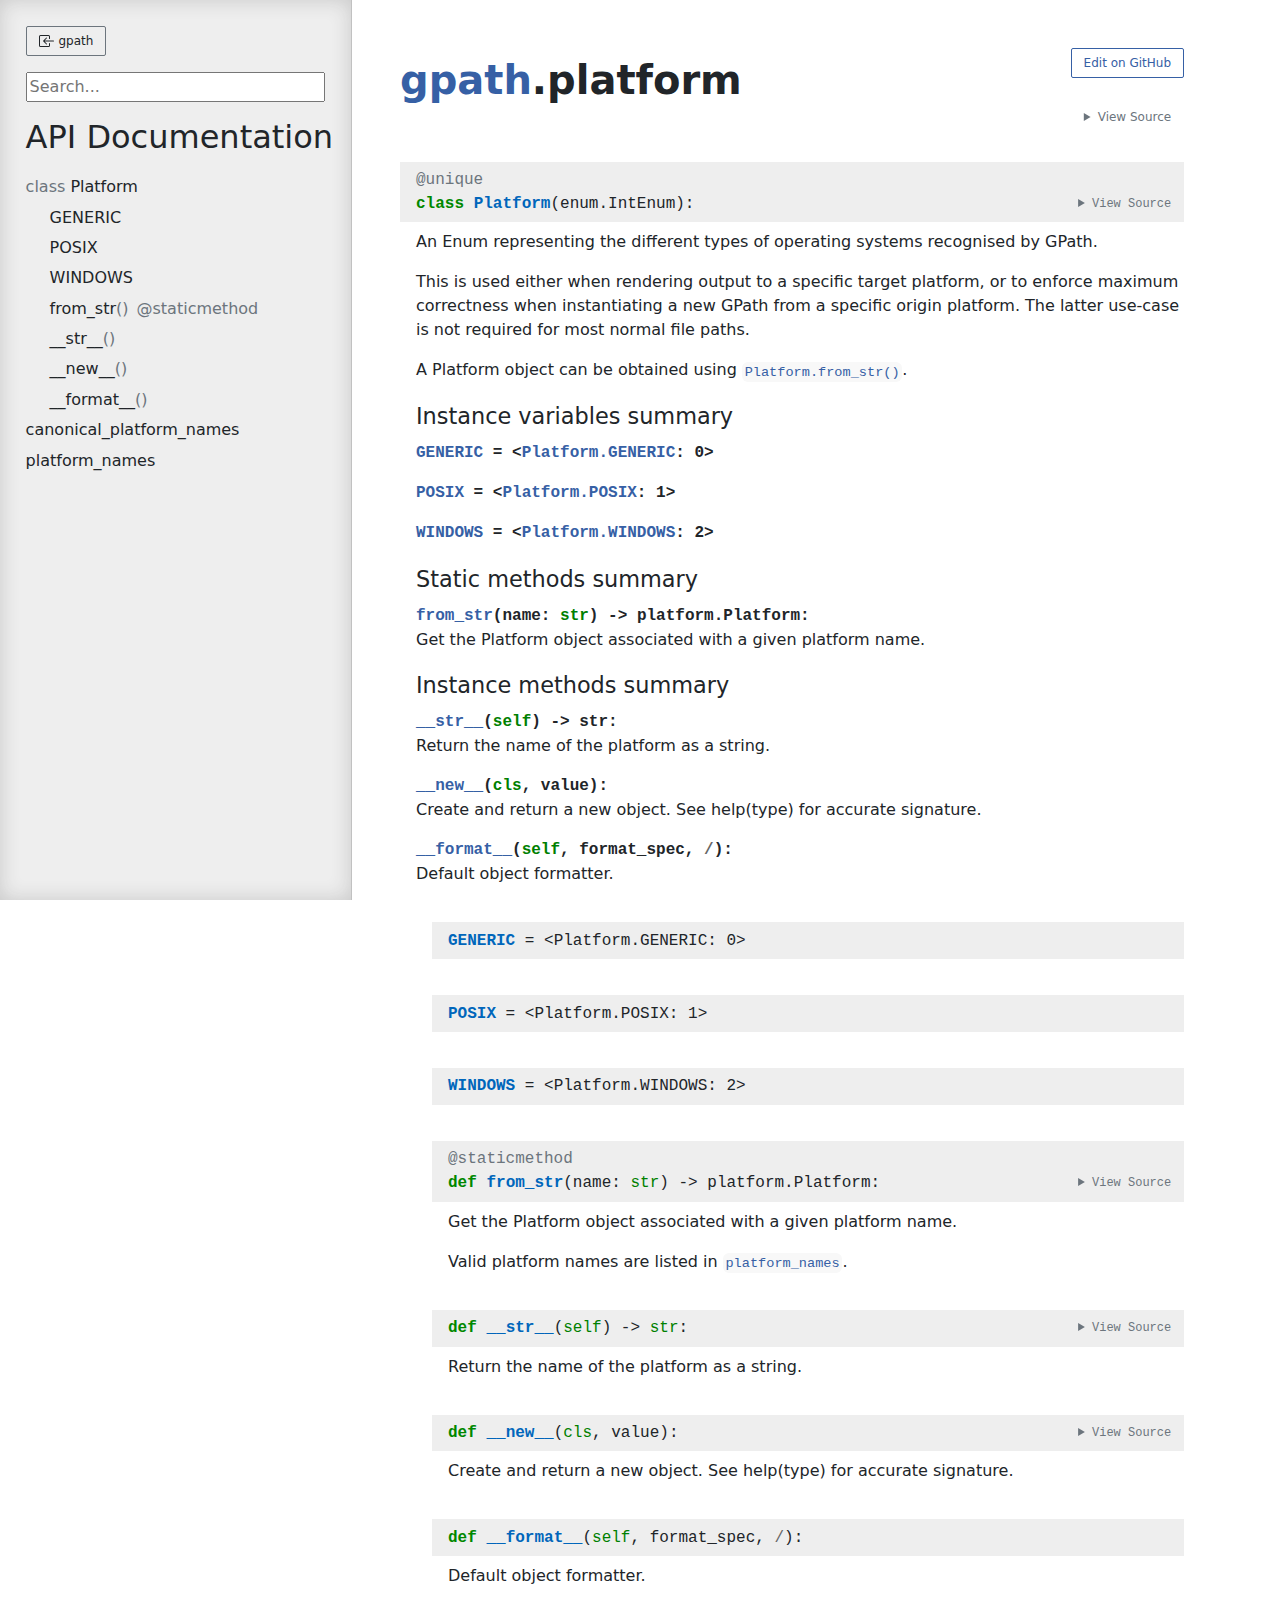
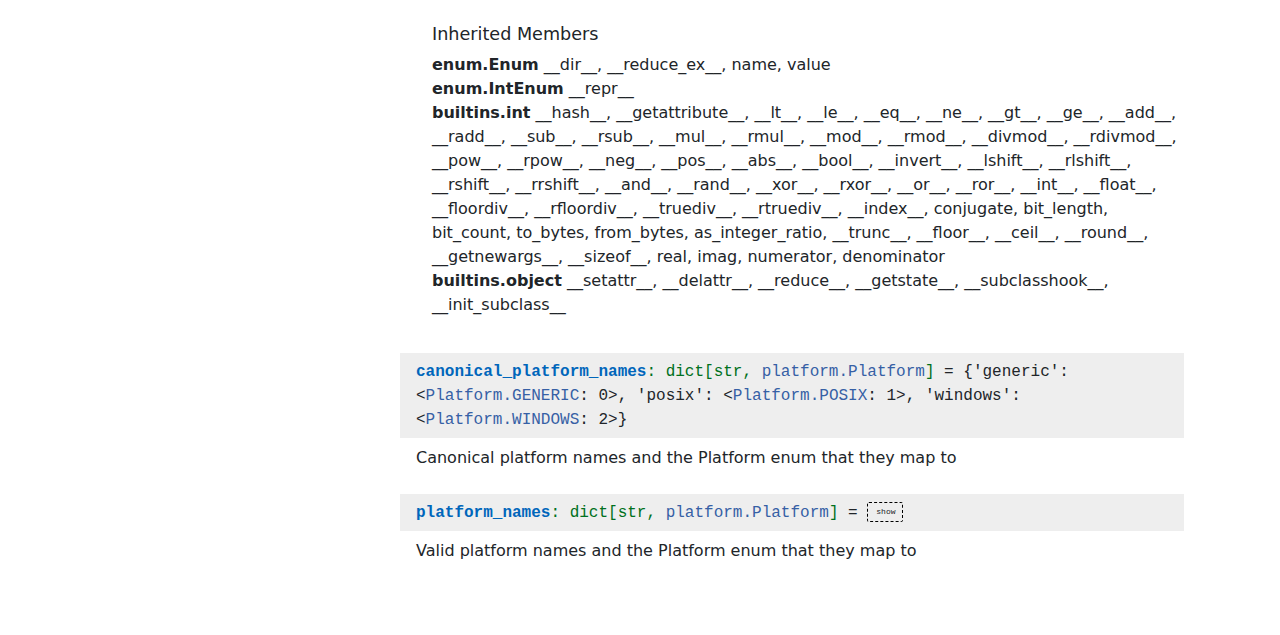
==== docs/html/gpath/platform.html @ b2fc699c "Updated docstrings and web docs for platform and render" ====
<!doctype html>
<html lang="en">
<head>
    <meta charset="utf-8">
    <meta name="viewport" content="width=device-width, initial-scale=1">
    <meta name="generator" content="pdoc 13.1.1"/>
    <title>gpath.platform API documentation</title>
            <link rel="icon" href="favicon.png"/>
	<script type="module">
		document.addEventListener('DOMContentLoaded', () => {
			// Remove all hyperlinks inside code blocks
			document.querySelectorAll('.pdoc .docstring pre code a, .pdoc .summary pre code a').forEach((a) => a.removeAttribute('href'));

			// Do not link to the current section from within its own docstring
			document.querySelectorAll('.pdoc .docstring a, .pdoc .attr a, .pdoc .summary a').forEach((a) => {
				const href = a.getAttribute('href');
				if (href === null) return;
				const hrefParts = href.split('#');
				if (hrefParts.length < 2) return;

				const id = hrefParts[1];
				const target = document.getElementById(id);
				if (target?.contains(a)) {
					a.removeAttribute('href');
				}
			});

			// Rearrange function signatures in summary to prepare for elision
			document.querySelectorAll('.pdoc .summary dt').forEach((heading) => {
				const returnType = heading.querySelector('.return-annotation');
				const signature = heading.querySelector('.signature');
				if (returnType !== null) {
					heading.appendChild(returnType);
				} else {
					// ( <- workaround for bad parenthesis matching in text editor
					if (signature !== null && signature.childNodes !== null && signature.lastChild?.nodeType === Node.TEXT_NODE && signature.lastChild?.textContent === ")") {
						heading.appendChild(signature.lastChild);
					}
				}
				if (signature !== null && signature.childNodes !== null && signature.firstChild?.textContent === '(') {
					const name = heading.querySelector('.name');
					heading.insertBefore(signature.firstChild, signature);
				}
				// ) <- workaround for bad parenthesis matching in text editor
			});
			// Elision of function signatures except return type
			document.querySelectorAll('.pdoc .summary').forEach((summary) => {
				// Instead of observing resize of every single dt, just observe the parent .summary instead since they have the same width
				const summaryMarginLeft = parseInt(window.getComputedStyle(summary).marginLeft);
				console.log(summaryMarginLeft);
				const headings = summary.querySelectorAll('dt');
				const headingsArray = [...headings];
      			const names = headingsArray.map((h) => h.querySelector('.name'));
      			const signatures = headingsArray.map((h) => h.querySelector('.signature'));
				const returnTypes = headingsArray.map((h) => h.querySelector('.return-annotation'));
				const summaryResizeObserver = new ResizeObserver((entries) => {
					for (const entry of entries) {
						if (entry.contentBoxSize !== null && entry.contentBoxSize[0] !== null) {
							const containerWidth = entry.contentBoxSize[0].inlineSize;
							headings.forEach((heading, i) => {
								if (names[i] !== null && signatures[i] !== null) {
									const nameWidth = names[i].scrollWidth;
									const signatureWidth = signatures[i].scrollWidth;
									let returnTypeWidth = 0;
									if (returnTypes[i] !== null) {
										returnTypeWidth = returnTypes[i].scrollWidth;
									}
									// Need to add padding, border, margin widths too in principle, but they are 0
									if (nameWidth + signatureWidth + returnTypeWidth + summaryMarginLeft > containerWidth) {
										signatures[i].style.width = (containerWidth - nameWidth - returnTypeWidth - summaryMarginLeft) + 'px';
									} else if (signatures[i].style.width !== '') {
										signatures[i].style.removeProperty('width');
									}
								}
							});
						}
					}
				});
				summaryResizeObserver.observe(summary);
			});

		});
	</script>

    <style>/*! * Bootstrap Reboot v5.0.0 (https://getbootstrap.com/) * Copyright 2011-2021 The Bootstrap Authors * Copyright 2011-2021 Twitter, Inc. * Licensed under MIT (https://github.com/twbs/bootstrap/blob/main/LICENSE) * Forked from Normalize.css, licensed MIT (https://github.com/necolas/normalize.css/blob/master/LICENSE.md) */*,::after,::before{box-sizing:border-box}@media (prefers-reduced-motion:no-preference){:root{scroll-behavior:smooth}}body{margin:0;font-family:system-ui,-apple-system,"Segoe UI",Roboto,"Helvetica Neue",Arial,"Noto Sans","Liberation Sans",sans-serif,"Apple Color Emoji","Segoe UI Emoji","Segoe UI Symbol","Noto Color Emoji";font-size:1rem;font-weight:400;line-height:1.5;color:#212529;background-color:#fff;-webkit-text-size-adjust:100%;-webkit-tap-highlight-color:transparent}hr{margin:1rem 0;color:inherit;background-color:currentColor;border:0;opacity:.25}hr:not([size]){height:1px}h1,h2,h3,h4,h5,h6{margin-top:0;margin-bottom:.5rem;font-weight:500;line-height:1.2}h1{font-size:calc(1.375rem + 1.5vw)}@media (min-width:1200px){h1{font-size:2.5rem}}h2{font-size:calc(1.325rem + .9vw)}@media (min-width:1200px){h2{font-size:2rem}}h3{font-size:calc(1.3rem + .6vw)}@media (min-width:1200px){h3{font-size:1.75rem}}h4{font-size:calc(1.275rem + .3vw)}@media (min-width:1200px){h4{font-size:1.5rem}}h5{font-size:1.25rem}h6{font-size:1rem}p{margin-top:0;margin-bottom:1rem}abbr[data-bs-original-title],abbr[title]{-webkit-text-decoration:underline dotted;text-decoration:underline dotted;cursor:help;-webkit-text-decoration-skip-ink:none;text-decoration-skip-ink:none}address{margin-bottom:1rem;font-style:normal;line-height:inherit}ol,ul{padding-left:2rem}dl,ol,ul{margin-top:0;margin-bottom:1rem}ol ol,ol ul,ul ol,ul ul{margin-bottom:0}dt{font-weight:700}dd{margin-bottom:.5rem;margin-left:0}blockquote{margin:0 0 1rem}b,strong{font-weight:bolder}small{font-size:.875em}mark{padding:.2em;background-color:#fcf8e3}sub,sup{position:relative;font-size:.75em;line-height:0;vertical-align:baseline}sub{bottom:-.25em}sup{top:-.5em}a{color:#0d6efd;text-decoration:underline}a:hover{color:#0a58ca}a:not([href]):not([class]),a:not([href]):not([class]):hover{color:inherit;text-decoration:none}code,kbd,pre,samp{font-family:SFMono-Regular,Menlo,Monaco,Consolas,"Liberation Mono","Courier New",monospace;font-size:1em;direction:ltr;unicode-bidi:bidi-override}pre{display:block;margin-top:0;margin-bottom:1rem;overflow:auto;font-size:.875em}pre code{font-size:inherit;color:inherit;word-break:normal}code{font-size:.875em;color:#d63384;word-wrap:break-word}a>code{color:inherit}kbd{padding:.2rem .4rem;font-size:.875em;color:#fff;background-color:#212529;border-radius:.2rem}kbd kbd{padding:0;font-size:1em;font-weight:700}figure{margin:0 0 1rem}img,svg{vertical-align:middle}table{caption-side:bottom;border-collapse:collapse}caption{padding-top:.5rem;padding-bottom:.5rem;color:#6c757d;text-align:left}th{text-align:inherit;text-align:-webkit-match-parent}tbody,td,tfoot,th,thead,tr{border-color:inherit;border-style:solid;border-width:0}label{display:inline-block}button{border-radius:0}button:focus:not(:focus-visible){outline:0}button,input,optgroup,select,textarea{margin:0;font-family:inherit;font-size:inherit;line-height:inherit}button,select{text-transform:none}[role=button]{cursor:pointer}select{word-wrap:normal}select:disabled{opacity:1}[list]::-webkit-calendar-picker-indicator{display:none}[type=button],[type=reset],[type=submit],button{-webkit-appearance:button}[type=button]:not(:disabled),[type=reset]:not(:disabled),[type=submit]:not(:disabled),button:not(:disabled){cursor:pointer}::-moz-focus-inner{padding:0;border-style:none}textarea{resize:vertical}fieldset{min-width:0;padding:0;margin:0;border:0}legend{float:left;width:100%;padding:0;margin-bottom:.5rem;font-size:calc(1.275rem + .3vw);line-height:inherit}@media (min-width:1200px){legend{font-size:1.5rem}}legend+*{clear:left}::-webkit-datetime-edit-day-field,::-webkit-datetime-edit-fields-wrapper,::-webkit-datetime-edit-hour-field,::-webkit-datetime-edit-minute,::-webkit-datetime-edit-month-field,::-webkit-datetime-edit-text,::-webkit-datetime-edit-year-field{padding:0}::-webkit-inner-spin-button{height:auto}[type=search]{outline-offset:-2px;-webkit-appearance:textfield}::-webkit-search-decoration{-webkit-appearance:none}::-webkit-color-swatch-wrapper{padding:0}::file-selector-button{font:inherit}::-webkit-file-upload-button{font:inherit;-webkit-appearance:button}output{display:inline-block}iframe{border:0}summary{display:list-item;cursor:pointer}progress{vertical-align:baseline}[hidden]{display:none!important}</style>
    <style>/*! syntax-highlighting.css */pre{line-height:125%;}span.linenos{color:inherit; background-color:transparent; padding-left:5px; padding-right:20px;}.pdoc-code .hll{background-color:#ffffcc}.pdoc-code{background:#f8f8f8;}.pdoc-code .c{color:#3D7B7B; font-style:italic}.pdoc-code .err{border:1px solid #FF0000}.pdoc-code .k{color:#008000; font-weight:bold}.pdoc-code .o{color:#666666}.pdoc-code .ch{color:#3D7B7B; font-style:italic}.pdoc-code .cm{color:#3D7B7B; font-style:italic}.pdoc-code .cp{color:#9C6500}.pdoc-code .cpf{color:#3D7B7B; font-style:italic}.pdoc-code .c1{color:#3D7B7B; font-style:italic}.pdoc-code .cs{color:#3D7B7B; font-style:italic}.pdoc-code .gd{color:#A00000}.pdoc-code .ge{font-style:italic}.pdoc-code .gr{color:#E40000}.pdoc-code .gh{color:#000080; font-weight:bold}.pdoc-code .gi{color:#008400}.pdoc-code .go{color:#717171}.pdoc-code .gp{color:#000080; font-weight:bold}.pdoc-code .gs{font-weight:bold}.pdoc-code .gu{color:#800080; font-weight:bold}.pdoc-code .gt{color:#0044DD}.pdoc-code .kc{color:#008000; font-weight:bold}.pdoc-code .kd{color:#008000; font-weight:bold}.pdoc-code .kn{color:#008000; font-weight:bold}.pdoc-code .kp{color:#008000}.pdoc-code .kr{color:#008000; font-weight:bold}.pdoc-code .kt{color:#B00040}.pdoc-code .m{color:#666666}.pdoc-code .s{color:#BA2121}.pdoc-code .na{color:#687822}.pdoc-code .nb{color:#008000}.pdoc-code .nc{color:#0000FF; font-weight:bold}.pdoc-code .no{color:#880000}.pdoc-code .nd{color:#AA22FF}.pdoc-code .ni{color:#717171; font-weight:bold}.pdoc-code .ne{color:#CB3F38; font-weight:bold}.pdoc-code .nf{color:#0000FF}.pdoc-code .nl{color:#767600}.pdoc-code .nn{color:#0000FF; font-weight:bold}.pdoc-code .nt{color:#008000; font-weight:bold}.pdoc-code .nv{color:#19177C}.pdoc-code .ow{color:#AA22FF; font-weight:bold}.pdoc-code .w{color:#bbbbbb}.pdoc-code .mb{color:#666666}.pdoc-code .mf{color:#666666}.pdoc-code .mh{color:#666666}.pdoc-code .mi{color:#666666}.pdoc-code .mo{color:#666666}.pdoc-code .sa{color:#BA2121}.pdoc-code .sb{color:#BA2121}.pdoc-code .sc{color:#BA2121}.pdoc-code .dl{color:#BA2121}.pdoc-code .sd{color:#BA2121; font-style:italic}.pdoc-code .s2{color:#BA2121}.pdoc-code .se{color:#AA5D1F; font-weight:bold}.pdoc-code .sh{color:#BA2121}.pdoc-code .si{color:#A45A77; font-weight:bold}.pdoc-code .sx{color:#008000}.pdoc-code .sr{color:#A45A77}.pdoc-code .s1{color:#BA2121}.pdoc-code .ss{color:#19177C}.pdoc-code .bp{color:#008000}.pdoc-code .fm{color:#0000FF}.pdoc-code .vc{color:#19177C}.pdoc-code .vg{color:#19177C}.pdoc-code .vi{color:#19177C}.pdoc-code .vm{color:#19177C}.pdoc-code .il{color:#666666}</style>
    <style>/*! theme.css */:root{--pdoc-background:#fff;}.pdoc{--text:#212529;--muted:#6c757d;--link:#3660a5;--link-hover:#1659c5;--code:#f8f8f8;--active:#fff598;--accent:#eee;--accent2:#c1c1c1;--nav-hover:rgba(255, 255, 255, 0.5);--name:#0066BB;--def:#008800;--annotation:#007020;}</style>
    <style>/*! layout.css */html, body{width:100%;height:100%;}html, main{scroll-behavior:smooth;}body{background-color:var(--pdoc-background);}@media (max-width:769px){#navtoggle{cursor:pointer;position:absolute;width:50px;height:40px;top:1rem;right:1rem;border-color:var(--text);color:var(--text);display:flex;opacity:0.8;z-index:999;}#navtoggle:hover{opacity:1;}#togglestate + div{display:none;}#togglestate:checked + div{display:inherit;}main, header{padding:2rem 3vw;}header + main{margin-top:-3rem;}.git-button{display:none !important;}nav input[type="search"]{max-width:77%;}nav input[type="search"]:first-child{margin-top:-6px;}nav input[type="search"]:valid ~ *{display:none !important;}}@media (min-width:770px){:root{--sidebar-width:clamp(12.5rem, 28vw, 22rem);}nav{position:fixed;overflow:auto;height:100vh;width:var(--sidebar-width);}main, header{padding:3rem 2rem 3rem calc(var(--sidebar-width) + 3rem);width:calc(54rem + var(--sidebar-width));max-width:100%;}header + main{margin-top:-4rem;}#navtoggle{display:none;}}#togglestate{position:absolute;height:0;opacity:0;}nav.pdoc{--pad:clamp(0.5rem, 2vw, 1.75rem);--indent:1.5rem;background-color:var(--accent);border-right:1px solid var(--accent2);box-shadow:0 0 20px rgba(50, 50, 50, .2) inset;padding:0 0 0 var(--pad);overflow-wrap:anywhere;scrollbar-width:thin; scrollbar-color:var(--accent2) transparent }nav.pdoc::-webkit-scrollbar{width:.4rem; }nav.pdoc::-webkit-scrollbar-thumb{background-color:var(--accent2); }nav.pdoc > div{padding:var(--pad) 0;}nav.pdoc .module-list-button{display:inline-flex;align-items:center;color:var(--text);border-color:var(--muted);margin-bottom:1rem;}nav.pdoc .module-list-button:hover{border-color:var(--text);}nav.pdoc input[type=search]{display:block;outline-offset:0;width:calc(100% - var(--pad));}nav.pdoc .logo{max-width:calc(100% - var(--pad));max-height:35vh;display:block;margin:0 auto 1rem;transform:translate(calc(-.5 * var(--pad)), 0);}nav.pdoc ul{list-style:none;padding-left:0;}nav.pdoc > div > ul{margin-left:calc(0px - var(--pad));}nav.pdoc li a{padding:.2rem 0 .2rem calc(var(--pad) + var(--indent));}nav.pdoc > div > ul > li > a{padding-left:var(--pad);}nav.pdoc li{transition:all 100ms;}nav.pdoc li:hover{background-color:var(--nav-hover);}nav.pdoc a, nav.pdoc a:hover{color:var(--text);}nav.pdoc a{display:block;}nav.pdoc > h2:first-of-type{margin-top:1.5rem;}nav.pdoc .class:before{content:"class ";color:var(--muted);}nav.pdoc .function:after{content:"()";color:var(--muted);}nav.pdoc footer:before{content:"";display:block;width:calc(100% - var(--pad));border-top:solid var(--accent2) 1px;margin-top:1.5rem;padding-top:.5rem;}nav.pdoc footer{font-size:small;}</style>
    <style>/*! content.css */.pdoc{color:var(--text);box-sizing:border-box;line-height:1.5;background:none;}.pdoc .pdoc-button{cursor:pointer;display:inline-block;border:solid black 1px;border-radius:2px;font-size:.75rem;padding:calc(0.5em - 1px) 1em;transition:100ms all;}.pdoc .pdoc-alert{padding:1rem 1rem 1rem calc(1.5rem + 24px);border:1px solid transparent;border-radius:.25rem;background-repeat:no-repeat;background-position:1rem center;margin-bottom:1rem;}.pdoc .pdoc-alert > *:last-child{margin-bottom:0;}.pdoc .pdoc-alert-note {color:#084298;background-color:#cfe2ff;border-color:#b6d4fe;background-image:url("data:image/svg+xml,%3Csvg%20xmlns%3D%22http%3A//www.w3.org/2000/svg%22%20width%3D%2224%22%20height%3D%2224%22%20fill%3D%22%23084298%22%20viewBox%3D%220%200%2016%2016%22%3E%3Cpath%20d%3D%22M8%2016A8%208%200%201%200%208%200a8%208%200%200%200%200%2016zm.93-9.412-1%204.705c-.07.34.029.533.304.533.194%200%20.487-.07.686-.246l-.088.416c-.287.346-.92.598-1.465.598-.703%200-1.002-.422-.808-1.319l.738-3.468c.064-.293.006-.399-.287-.47l-.451-.081.082-.381%202.29-.287zM8%205.5a1%201%200%201%201%200-2%201%201%200%200%201%200%202z%22/%3E%3C/svg%3E");}.pdoc .pdoc-alert-warning{color:#664d03;background-color:#fff3cd;border-color:#ffecb5;background-image:url("data:image/svg+xml,%3Csvg%20xmlns%3D%22http%3A//www.w3.org/2000/svg%22%20width%3D%2224%22%20height%3D%2224%22%20fill%3D%22%23664d03%22%20viewBox%3D%220%200%2016%2016%22%3E%3Cpath%20d%3D%22M8.982%201.566a1.13%201.13%200%200%200-1.96%200L.165%2013.233c-.457.778.091%201.767.98%201.767h13.713c.889%200%201.438-.99.98-1.767L8.982%201.566zM8%205c.535%200%20.954.462.9.995l-.35%203.507a.552.552%200%200%201-1.1%200L7.1%205.995A.905.905%200%200%201%208%205zm.002%206a1%201%200%201%201%200%202%201%201%200%200%201%200-2z%22/%3E%3C/svg%3E");}.pdoc .pdoc-alert-danger{color:#842029;background-color:#f8d7da;border-color:#f5c2c7;background-image:url("data:image/svg+xml,%3Csvg%20xmlns%3D%22http%3A//www.w3.org/2000/svg%22%20width%3D%2224%22%20height%3D%2224%22%20fill%3D%22%23842029%22%20viewBox%3D%220%200%2016%2016%22%3E%3Cpath%20d%3D%22M5.52.359A.5.5%200%200%201%206%200h4a.5.5%200%200%201%20.474.658L8.694%206H12.5a.5.5%200%200%201%20.395.807l-7%209a.5.5%200%200%201-.873-.454L6.823%209.5H3.5a.5.5%200%200%201-.48-.641l2.5-8.5z%22/%3E%3C/svg%3E");}.pdoc .visually-hidden{position:absolute !important;width:1px !important;height:1px !important;padding:0 !important;margin:-1px !important;overflow:hidden !important;clip:rect(0, 0, 0, 0) !important;white-space:nowrap !important;border:0 !important;}.pdoc h1, .pdoc h2, .pdoc h3{font-weight:300;margin:.3em 0;padding:.2em 0;}.pdoc > section:not(.module-info) h1{font-size:1.5rem;font-weight:500;}.pdoc > section:not(.module-info) h2{font-size:1.4rem;font-weight:500;}.pdoc > section:not(.module-info) h3{font-size:1.3rem;font-weight:500;}.pdoc > section:not(.module-info) h4{font-size:1.2rem;}.pdoc > section:not(.module-info) h5{font-size:1.1rem;}.pdoc a{text-decoration:none;color:var(--link);}.pdoc a:hover{color:var(--link-hover);}.pdoc blockquote{margin-left:2rem;}.pdoc pre{border-top:1px solid var(--accent2);border-bottom:1px solid var(--accent2);margin-top:0;margin-bottom:1em;padding:.5rem 0 .5rem .5rem;overflow-x:auto;background-color:var(--code);}.pdoc code{color:var(--text);padding:.2em .4em;margin:0;font-size:85%;background-color:var(--code);border-radius:6px;}.pdoc a > code{color:inherit;}.pdoc pre > code{display:inline-block;font-size:inherit;background:none;border:none;padding:0;}.pdoc > section:not(.module-info){margin-bottom:1.5rem;}.pdoc .modulename{margin-top:0;font-weight:bold;}.pdoc .modulename a{color:var(--link);transition:100ms all;}.pdoc .git-button{float:right;border:solid var(--link) 1px;}.pdoc .git-button:hover{background-color:var(--link);color:var(--pdoc-background);}.view-source-toggle-state,.view-source-toggle-state ~ .pdoc-code{display:none;}.view-source-toggle-state:checked ~ .pdoc-code{display:block;}.view-source-button{display:inline-block;float:right;font-size:.75rem;line-height:1.5rem;color:var(--muted);padding:0 .4rem 0 1.3rem;cursor:pointer;text-indent:-2px;}.view-source-button > span{visibility:hidden;}.module-info .view-source-button{float:none;display:flex;justify-content:flex-end;margin:-1.2rem .4rem -.2rem 0;}.view-source-button::before{position:absolute;content:"View Source";display:list-item;list-style-type:disclosure-closed;}.view-source-toggle-state:checked ~ .attr .view-source-button::before,.view-source-toggle-state:checked ~ .view-source-button::before{list-style-type:disclosure-open;}.pdoc .docstring{margin-bottom:1.5rem;}.pdoc section:not(.module-info) .docstring{margin-left:clamp(0rem, 5vw - 2rem, 1rem);}.pdoc .docstring .pdoc-code{margin-left:1em;margin-right:1em;}.pdoc h1:target,.pdoc h2:target,.pdoc h3:target,.pdoc h4:target,.pdoc h5:target,.pdoc h6:target,.pdoc .pdoc-code > pre > span:target{background-color:var(--active);box-shadow:-1rem 0 0 0 var(--active);}.pdoc .pdoc-code > pre > span:target{display:block;}.pdoc div:target > .attr,.pdoc section:target > .attr,.pdoc dd:target > a{background-color:var(--active);}.pdoc *{scroll-margin:2rem;}.pdoc .pdoc-code .linenos{user-select:none;}.pdoc .attr:hover{filter:contrast(0.95);}.pdoc section, .pdoc .classattr{position:relative;}.pdoc .headerlink{--width:clamp(1rem, 3vw, 2rem);position:absolute;top:0;left:calc(0rem - var(--width));transition:all 100ms ease-in-out;opacity:0;}.pdoc .headerlink::before{content:"#";display:block;text-align:center;width:var(--width);height:2.3rem;line-height:2.3rem;font-size:1.5rem;}.pdoc .attr:hover ~ .headerlink,.pdoc *:target > .headerlink,.pdoc .headerlink:hover{opacity:1;}.pdoc .attr{display:block;margin:.5rem 0 .5rem;padding:.4rem .4rem .4rem 1rem;background-color:var(--accent);overflow-x:auto;}.pdoc .classattr{margin-left:2rem;}.pdoc .name{color:var(--name);font-weight:bold;}.pdoc .def{color:var(--def);font-weight:bold;}.pdoc .signature{background-color:transparent;}.pdoc .param, .pdoc .return-annotation{white-space:pre;}.pdoc .signature.multiline .param{display:block;}.pdoc .signature.condensed .param{display:inline-block;}.pdoc .annotation{color:var(--annotation);}.pdoc .view-value-toggle-state,.pdoc .view-value-toggle-state ~ .default_value{display:none;}.pdoc .view-value-toggle-state:checked ~ .default_value{display:inherit;}.pdoc .view-value-button{font-size:.5rem;vertical-align:middle;border-style:dashed;margin-top:-0.1rem;}.pdoc .view-value-button:hover{background:white;}.pdoc .view-value-button::before{content:"show";text-align:center;width:2.2em;display:inline-block;}.pdoc .view-value-toggle-state:checked ~ .view-value-button::before{content:"hide";}.pdoc .inherited{margin-left:2rem;}.pdoc .inherited dt{font-weight:700;}.pdoc .inherited dt, .pdoc .inherited dd{display:inline;margin-left:0;margin-bottom:.5rem;}.pdoc .inherited dd:not(:last-child):after{content:", ";}.pdoc .inherited .class:before{content:"class ";}.pdoc .inherited .function a:after{content:"()";}.pdoc .search-result .docstring{overflow:auto;max-height:25vh;}.pdoc .search-result.focused > .attr{background-color:var(--active);}.pdoc .attribution{margin-top:2rem;display:block;opacity:0.5;transition:all 200ms;filter:grayscale(100%);}.pdoc .attribution:hover{opacity:1;filter:grayscale(0%);}.pdoc .attribution img{margin-left:5px;height:35px;vertical-align:middle;width:70px;transition:all 200ms;}.pdoc table{display:block;width:max-content;max-width:100%;overflow:auto;margin-bottom:1rem;}.pdoc table th{font-weight:600;}.pdoc table th, .pdoc table td{padding:6px 13px;border:1px solid var(--accent2);}</style>
    <style>/*! custom.css */.pdoc .attribution{	font-size:small;	display:none;}.pdoc .attribution img{	height:2em;	width:unset;	margin-left:0.1em;}nav.pdoc .function::after{	content:none;}.pdoc code{	padding:0.2em 0.2em;}.pdoc pre{	tab-size:4;}.pdoc section{	margin-bottom:2.25rem;}.pdoc .classattr, .pdoc .inherited{	margin-top:2.25rem;	margin-bottom:2.25rem;}.pdoc .docstring{	margin-bottom:1rem;}.pdoc .docstring .pdoc-code{	margin-left:unset;	margin-right:unset;}.pdoc .attr{	font-family:SFMono-Regular,Menlo,Monaco,Consolas,"Liberation Mono","Courier New",monospace;	tab-size:4;}.pdoc .decorator{	color:var(--muted);}.pdoc .summary{	margin-bottom:1rem;margin-left:clamp(0rem, 5vw - 2rem, 1rem);}.pdoc .summary dt{	font-family:SFMono-Regular,Menlo,Monaco,Consolas,"Liberation Mono","Courier New",monospace;	white-space:nowrap;}.pdoc .summary dt .signature{	display:inline-block;	box-sizing:border-box;	vertical-align:bottom;	overflow-x:hidden;	text-overflow:ellipsis;}.pdoc .summary dt .signature .param{	display:inline;	white-space:nowrap;}</style></head>
<body>
    <nav class="pdoc">
        <label id="navtoggle" for="togglestate" class="pdoc-button"><svg xmlns='http://www.w3.org/2000/svg' viewBox='0 0 30 30'><path stroke-linecap='round' stroke="currentColor" stroke-miterlimit='10' stroke-width='2' d='M4 7h22M4 15h22M4 23h22'/></svg></label>
        <input id="togglestate" type="checkbox" aria-hidden="true" tabindex="-1">
        <div>            <a class="pdoc-button module-list-button" href="../gpath.html">
<svg xmlns="http://www.w3.org/2000/svg" width="16" height="16" fill="currentColor" class="bi bi-box-arrow-in-left" viewBox="0 0 16 16">
  <path fill-rule="evenodd" d="M10 3.5a.5.5 0 0 0-.5-.5h-8a.5.5 0 0 0-.5.5v9a.5.5 0 0 0 .5.5h8a.5.5 0 0 0 .5-.5v-2a.5.5 0 0 1 1 0v2A1.5 1.5 0 0 1 9.5 14h-8A1.5 1.5 0 0 1 0 12.5v-9A1.5 1.5 0 0 1 1.5 2h8A1.5 1.5 0 0 1 11 3.5v2a.5.5 0 0 1-1 0v-2z"/>
  <path fill-rule="evenodd" d="M4.146 8.354a.5.5 0 0 1 0-.708l3-3a.5.5 0 1 1 .708.708L5.707 7.5H14.5a.5.5 0 0 1 0 1H5.707l2.147 2.146a.5.5 0 0 1-.708.708l-3-3z"/>
</svg>                &nbsp;gpath</a>


            <input type="search" placeholder="Search..." role="searchbox" aria-label="search"
                   pattern=".+" required>



            <h2>API Documentation</h2>
            	<ul class="memberlist">
			<li>
					<a class="class" href="#Platform">Platform</a>
							<ul class="memberlist">
            			<li>
            						<a class="variable" href="#Platform.GENERIC">GENERIC</a>
            			</li>
            			<li>
            						<a class="variable" href="#Platform.POSIX">POSIX</a>
            			</li>
            			<li>
            						<a class="variable" href="#Platform.WINDOWS">WINDOWS</a>
            			</li>
            			<li>
            						<a class="function" href="#Platform.from_str">from_str<span class="decorator">() @staticmethod</span></a>
            			</li>
            			<li>
            						<a class="function" href="#Platform.__str__">__str__<span class="decorator">()</span></a>
            			</li>
            			<li>
            						<a class="function" href="#Platform.__new__">__new__<span class="decorator">()</span></a>
            			</li>
            			<li>
            						<a class="function" href="#Platform.__format__">__format__<span class="decorator">()</span></a>
            			</li>
            	</ul>

			</li>
			<li>
						<a class="variable" href="#canonical_platform_names">canonical_platform_names</a>
			</li>
			<li>
						<a class="variable" href="#platform_names">platform_names</a>
			</li>
	</ul>



        <a class="attribution" title="pdoc: Python API documentation generator" href="https://pdoc.dev" target="_blank">
            built with <span class="visually-hidden">pdoc</span><img
                alt="pdoc logo"
                src="data:image/svg+xml,%3Csvg%20xmlns%3D%22http%3A//www.w3.org/2000/svg%22%20role%3D%22img%22%20aria-label%3D%22pdoc%20logo%22%20width%3D%22300%22%20height%3D%22150%22%20viewBox%3D%22-1%200%2060%2030%22%3E%3Ctitle%3Epdoc%3C/title%3E%3Cpath%20d%3D%22M29.621%2021.293c-.011-.273-.214-.475-.511-.481a.5.5%200%200%200-.489.503l-.044%201.393c-.097.551-.695%201.215-1.566%201.704-.577.428-1.306.486-2.193.182-1.426-.617-2.467-1.654-3.304-2.487l-.173-.172a3.43%203.43%200%200%200-.365-.306.49.49%200%200%200-.286-.196c-1.718-1.06-4.931-1.47-7.353.191l-.219.15c-1.707%201.187-3.413%202.131-4.328%201.03-.02-.027-.49-.685-.141-1.763.233-.721.546-2.408.772-4.076.042-.09.067-.187.046-.288.166-1.347.277-2.625.241-3.351%201.378-1.008%202.271-2.586%202.271-4.362%200-.976-.272-1.935-.788-2.774-.057-.094-.122-.18-.184-.268.033-.167.052-.339.052-.516%200-1.477-1.202-2.679-2.679-2.679-.791%200-1.496.352-1.987.9a6.3%206.3%200%200%200-1.001.029c-.492-.564-1.207-.929-2.012-.929-1.477%200-2.679%201.202-2.679%202.679A2.65%202.65%200%200%200%20.97%206.554c-.383.747-.595%201.572-.595%202.41%200%202.311%201.507%204.29%203.635%205.107-.037.699-.147%202.27-.423%203.294l-.137.461c-.622%202.042-2.515%208.257%201.727%2010.643%201.614.908%203.06%201.248%204.317%201.248%202.665%200%204.492-1.524%205.322-2.401%201.476-1.559%202.886-1.854%206.491.82%201.877%201.393%203.514%201.753%204.861%201.068%202.223-1.713%202.811-3.867%203.399-6.374.077-.846.056-1.469.054-1.537zm-4.835%204.313c-.054.305-.156.586-.242.629-.034-.007-.131-.022-.307-.157-.145-.111-.314-.478-.456-.908.221.121.432.25.675.355.115.039.219.051.33.081zm-2.251-1.238c-.05.33-.158.648-.252.694-.022.001-.125-.018-.307-.157-.217-.166-.488-.906-.639-1.573.358.344.754.693%201.198%201.036zm-3.887-2.337c-.006-.116-.018-.231-.041-.342.635.145%201.189.368%201.599.625.097.231.166.481.174.642-.03.049-.055.101-.067.158-.046.013-.128.026-.298.004-.278-.037-.901-.57-1.367-1.087zm-1.127-.497c.116.306.176.625.12.71-.019.014-.117.045-.345.016-.206-.027-.604-.332-.986-.695.41-.051.816-.056%201.211-.031zm-4.535%201.535c.209.22.379.47.358.598-.006.041-.088.138-.351.234-.144.055-.539-.063-.979-.259a11.66%2011.66%200%200%200%20.972-.573zm.983-.664c.359-.237.738-.418%201.126-.554.25.237.479.548.457.694-.006.042-.087.138-.351.235-.174.064-.694-.105-1.232-.375zm-3.381%201.794c-.022.145-.061.29-.149.401-.133.166-.358.248-.69.251h-.002c-.133%200-.306-.26-.45-.621.417.091.854.07%201.291-.031zm-2.066-8.077a4.78%204.78%200%200%201-.775-.584c.172-.115.505-.254.88-.378l-.105.962zm-.331%202.302a10.32%2010.32%200%200%201-.828-.502c.202-.143.576-.328.984-.49l-.156.992zm-.45%202.157l-.701-.403c.214-.115.536-.249.891-.376a11.57%2011.57%200%200%201-.19.779zm-.181%201.716c.064.398.194.702.298.893-.194-.051-.435-.162-.736-.398.061-.119.224-.3.438-.495zM8.87%204.141c0%20.152-.123.276-.276.276s-.275-.124-.275-.276.123-.276.276-.276.275.124.275.276zm-.735-.389a1.15%201.15%200%200%200-.314.783%201.16%201.16%200%200%200%201.162%201.162c.457%200%20.842-.27%201.032-.653.026.117.042.238.042.362a1.68%201.68%200%200%201-1.679%201.679%201.68%201.68%200%200%201-1.679-1.679c0-.843.626-1.535%201.436-1.654zM5.059%205.406A1.68%201.68%200%200%201%203.38%207.085a1.68%201.68%200%200%201-1.679-1.679c0-.037.009-.072.011-.109.21.3.541.508.935.508a1.16%201.16%200%200%200%201.162-1.162%201.14%201.14%200%200%200-.474-.912c.015%200%20.03-.005.045-.005.926.001%201.679.754%201.679%201.68zM3.198%204.141c0%20.152-.123.276-.276.276s-.275-.124-.275-.276.123-.276.276-.276.275.124.275.276zM1.375%208.964c0-.52.103-1.035.288-1.52.466.394%201.06.64%201.717.64%201.144%200%202.116-.725%202.499-1.738.383%201.012%201.355%201.738%202.499%201.738.867%200%201.631-.421%202.121-1.062.307.605.478%201.267.478%201.942%200%202.486-2.153%204.51-4.801%204.51s-4.801-2.023-4.801-4.51zm24.342%2019.349c-.985.498-2.267.168-3.813-.979-3.073-2.281-5.453-3.199-7.813-.705-1.315%201.391-4.163%203.365-8.423.97-3.174-1.786-2.239-6.266-1.261-9.479l.146-.492c.276-1.02.395-2.457.444-3.268a6.11%206.11%200%200%200%201.18.115%206.01%206.01%200%200%200%202.536-.562l-.006.175c-.802.215-1.848.612-2.021%201.25-.079.295.021.601.274.837.219.203.415.364.598.501-.667.304-1.243.698-1.311%201.179-.02.144-.022.507.393.787.213.144.395.26.564.365-1.285.521-1.361.96-1.381%201.126-.018.142-.011.496.427.746l.854.489c-.473.389-.971.914-.999%201.429-.018.278.095.532.316.713.675.556%201.231.721%201.653.721.059%200%20.104-.014.158-.02.207.707.641%201.64%201.513%201.64h.013c.8-.008%201.236-.345%201.462-.626.173-.216.268-.457.325-.692.424.195.93.374%201.372.374.151%200%20.294-.021.423-.068.732-.27.944-.704.993-1.021.009-.061.003-.119.002-.179.266.086.538.147.789.147.15%200%20.294-.021.423-.069.542-.2.797-.489.914-.754.237.147.478.258.704.288.106.014.205.021.296.021.356%200%20.595-.101.767-.229.438.435%201.094.992%201.656%201.067.106.014.205.021.296.021a1.56%201.56%200%200%200%20.323-.035c.17.575.453%201.289.866%201.605.358.273.665.362.914.362a.99.99%200%200%200%20.421-.093%201.03%201.03%200%200%200%20.245-.164c.168.428.39.846.68%201.068.358.273.665.362.913.362a.99.99%200%200%200%20.421-.093c.317-.148.512-.448.639-.762.251.157.495.257.726.257.127%200%20.25-.024.37-.071.427-.17.706-.617.841-1.314.022-.015.047-.022.068-.038.067-.051.133-.104.196-.159-.443%201.486-1.107%202.761-2.086%203.257zM8.66%209.925a.5.5%200%201%200-1%200c0%20.653-.818%201.205-1.787%201.205s-1.787-.552-1.787-1.205a.5.5%200%201%200-1%200c0%201.216%201.25%202.205%202.787%202.205s2.787-.989%202.787-2.205zm4.4%2015.965l-.208.097c-2.661%201.258-4.708%201.436-6.086.527-1.542-1.017-1.88-3.19-1.844-4.198a.4.4%200%200%200-.385-.414c-.242-.029-.406.164-.414.385-.046%201.249.367%203.686%202.202%204.896.708.467%201.547.7%202.51.7%201.248%200%202.706-.392%204.362-1.174l.185-.086a.4.4%200%200%200%20.205-.527c-.089-.204-.326-.291-.527-.206zM9.547%202.292c.093.077.205.114.317.114a.5.5%200%200%200%20.318-.886L8.817.397a.5.5%200%200%200-.703.068.5.5%200%200%200%20.069.703l1.364%201.124zm-7.661-.065c.086%200%20.173-.022.253-.068l1.523-.893a.5.5%200%200%200-.506-.863l-1.523.892a.5.5%200%200%200-.179.685c.094.158.261.247.432.247z%22%20transform%3D%22matrix%28-1%200%200%201%2058%200%29%22%20fill%3D%22%233bb300%22/%3E%3Cpath%20d%3D%22M.3%2021.86V10.18q0-.46.02-.68.04-.22.18-.5.28-.54%201.34-.54%201.06%200%201.42.28.38.26.44.78.76-1.04%202.38-1.04%201.64%200%203.1%201.54%201.46%201.54%201.46%203.58%200%202.04-1.46%203.58-1.44%201.54-3.08%201.54-1.64%200-2.38-.92v4.04q0%20.46-.04.68-.02.22-.18.5-.14.3-.5.42-.36.12-.98.12-.62%200-1-.12-.36-.12-.52-.4-.14-.28-.18-.5-.02-.22-.02-.68zm3.96-9.42q-.46.54-.46%201.18%200%20.64.46%201.18.48.52%201.2.52.74%200%201.24-.52.52-.52.52-1.18%200-.66-.48-1.18-.48-.54-1.26-.54-.76%200-1.22.54zm14.741-8.36q.16-.3.54-.42.38-.12%201-.12.64%200%201.02.12.38.12.52.42.16.3.18.54.04.22.04.68v11.94q0%20.46-.04.7-.02.22-.18.5-.3.54-1.7.54-1.38%200-1.54-.98-.84.96-2.34.96-1.8%200-3.28-1.56-1.48-1.58-1.48-3.66%200-2.1%201.48-3.68%201.5-1.58%203.28-1.58%201.48%200%202.3%201v-4.2q0-.46.02-.68.04-.24.18-.52zm-3.24%2010.86q.52.54%201.26.54.74%200%201.22-.54.5-.54.5-1.18%200-.66-.48-1.22-.46-.56-1.26-.56-.8%200-1.28.56-.48.54-.48%201.2%200%20.66.52%201.2zm7.833-1.2q0-2.4%201.68-3.96%201.68-1.56%203.84-1.56%202.16%200%203.82%201.56%201.66%201.54%201.66%203.94%200%201.66-.86%202.96-.86%201.28-2.1%201.9-1.22.6-2.54.6-1.32%200-2.56-.64-1.24-.66-2.1-1.92-.84-1.28-.84-2.88zm4.18%201.44q.64.48%201.3.48.66%200%201.32-.5.66-.5.66-1.48%200-.98-.62-1.46-.62-.48-1.34-.48-.72%200-1.34.5-.62.5-.62%201.48%200%20.96.64%201.46zm11.412-1.44q0%20.84.56%201.32.56.46%201.18.46.64%200%201.18-.36.56-.38.9-.38.6%200%201.46%201.06.46.58.46%201.04%200%20.76-1.1%201.42-1.14.8-2.8.8-1.86%200-3.58-1.34-.82-.64-1.34-1.7-.52-1.08-.52-2.36%200-1.3.52-2.34.52-1.06%201.34-1.7%201.66-1.32%203.54-1.32.76%200%201.48.22.72.2%201.06.4l.32.2q.36.24.56.38.52.4.52.92%200%20.5-.42%201.14-.72%201.1-1.38%201.1-.38%200-1.08-.44-.36-.34-1.04-.34-.66%200-1.24.48-.58.48-.58%201.34z%22%20fill%3D%22green%22/%3E%3C/svg%3E"/>
        </a>
</div>
    </nav>
    <main class="pdoc">
            <section class="module-info">
                        <a class="pdoc-button git-button" href="https://github.com/yushiyangk/GPath/blob/main/src/gpath/platform.py">Edit on GitHub</a>
                    <h1 class="modulename">
<a href="./../gpath.html">gpath</a><wbr>.platform    </h1>

                
                        <input id="mod-platform-view-source" class="view-source-toggle-state" type="checkbox" aria-hidden="true" tabindex="-1">

                        <label class="view-source-button" for="mod-platform-view-source"><span>View Source</span></label>

                        <div class="pdoc-code codehilite"><pre><span></span><span id="L-1"><a href="#L-1"><span class="linenos"> 1</span></a><span class="kn">from</span> <span class="nn">__future__</span> <span class="kn">import</span> <span class="n">annotations</span>
</span><span id="L-2"><a href="#L-2"><span class="linenos"> 2</span></a>
</span><span id="L-3"><a href="#L-3"><span class="linenos"> 3</span></a><span class="kn">from</span> <span class="nn">enum</span> <span class="kn">import</span> <span class="n">IntEnum</span><span class="p">,</span> <span class="n">auto</span><span class="p">,</span> <span class="n">unique</span>
</span><span id="L-4"><a href="#L-4"><span class="linenos"> 4</span></a>
</span><span id="L-5"><a href="#L-5"><span class="linenos"> 5</span></a>
</span><span id="L-6"><a href="#L-6"><span class="linenos"> 6</span></a><span class="n">__all__</span> <span class="o">=</span> <span class="p">(</span><span class="s1">&#39;Platform&#39;</span><span class="p">,</span> <span class="s1">&#39;canonical_platform_names&#39;</span><span class="p">,</span> <span class="s1">&#39;platform_names&#39;</span><span class="p">)</span>
</span><span id="L-7"><a href="#L-7"><span class="linenos"> 7</span></a>
</span><span id="L-8"><a href="#L-8"><span class="linenos"> 8</span></a>
</span><span id="L-9"><a href="#L-9"><span class="linenos"> 9</span></a><span class="nd">@unique</span>
</span><span id="L-10"><a href="#L-10"><span class="linenos">10</span></a><span class="k">class</span> <span class="nc">Platform</span><span class="p">(</span><span class="n">IntEnum</span><span class="p">):</span>
</span><span id="L-11"><a href="#L-11"><span class="linenos">11</span></a><span class="w">	</span><span class="sd">&quot;&quot;&quot;</span>
</span><span id="L-12"><a href="#L-12"><span class="linenos">12</span></a><span class="sd">		An Enum representing the different types of operating systems recognised by GPath.</span>
</span><span id="L-13"><a href="#L-13"><span class="linenos">13</span></a>
</span><span id="L-14"><a href="#L-14"><span class="linenos">14</span></a><span class="sd">		This is used either when rendering output to a specific target platform, or to enforce maximum correctness when instantiating a new GPath from a specific origin platform. The latter use-case is not required for most normal file paths.</span>
</span><span id="L-15"><a href="#L-15"><span class="linenos">15</span></a>
</span><span id="L-16"><a href="#L-16"><span class="linenos">16</span></a><span class="sd">		A Platform object can be obtained using `Platform.from_str()`.</span>
</span><span id="L-17"><a href="#L-17"><span class="linenos">17</span></a><span class="sd">	&quot;&quot;&quot;</span>
</span><span id="L-18"><a href="#L-18"><span class="linenos">18</span></a>
</span><span id="L-19"><a href="#L-19"><span class="linenos">19</span></a>	<span class="n">GENERIC</span> <span class="o">=</span> <span class="mi">0</span>
</span><span id="L-20"><a href="#L-20"><span class="linenos">20</span></a>	<span class="n">POSIX</span> <span class="o">=</span> <span class="n">auto</span><span class="p">()</span>
</span><span id="L-21"><a href="#L-21"><span class="linenos">21</span></a>	<span class="n">WINDOWS</span> <span class="o">=</span> <span class="n">auto</span><span class="p">()</span>
</span><span id="L-22"><a href="#L-22"><span class="linenos">22</span></a>
</span><span id="L-23"><a href="#L-23"><span class="linenos">23</span></a>	<span class="nd">@staticmethod</span>
</span><span id="L-24"><a href="#L-24"><span class="linenos">24</span></a>	<span class="k">def</span> <span class="nf">from_str</span><span class="p">(</span><span class="n">name</span><span class="p">:</span> <span class="nb">str</span><span class="p">)</span> <span class="o">-&gt;</span> <span class="n">Platform</span><span class="p">:</span>
</span><span id="L-25"><a href="#L-25"><span class="linenos">25</span></a><span class="w">		</span><span class="sd">&quot;&quot;&quot;</span>
</span><span id="L-26"><a href="#L-26"><span class="linenos">26</span></a><span class="sd">			Get the Platform object associated with a given platform name.</span>
</span><span id="L-27"><a href="#L-27"><span class="linenos">27</span></a>
</span><span id="L-28"><a href="#L-28"><span class="linenos">28</span></a><span class="sd">			Valid platform names are listed in `platform_names`.</span>
</span><span id="L-29"><a href="#L-29"><span class="linenos">29</span></a><span class="sd">		&quot;&quot;&quot;</span>
</span><span id="L-30"><a href="#L-30"><span class="linenos">30</span></a>		<span class="k">return</span> <span class="n">platform_names</span><span class="p">[</span><span class="n">name</span><span class="p">]</span>
</span><span id="L-31"><a href="#L-31"><span class="linenos">31</span></a>
</span><span id="L-32"><a href="#L-32"><span class="linenos">32</span></a>	<span class="k">def</span> <span class="fm">__str__</span><span class="p">(</span><span class="bp">self</span><span class="p">)</span> <span class="o">-&gt;</span> <span class="nb">str</span><span class="p">:</span>
</span><span id="L-33"><a href="#L-33"><span class="linenos">33</span></a><span class="w">		</span><span class="sd">&quot;&quot;&quot;</span>
</span><span id="L-34"><a href="#L-34"><span class="linenos">34</span></a><span class="sd">			Return the name of the platform as a string.</span>
</span><span id="L-35"><a href="#L-35"><span class="linenos">35</span></a><span class="sd">		&quot;&quot;&quot;</span>
</span><span id="L-36"><a href="#L-36"><span class="linenos">36</span></a>		<span class="k">return</span> <span class="n">_name_of_platforms</span><span class="p">[</span><span class="bp">self</span><span class="p">]</span>
</span><span id="L-37"><a href="#L-37"><span class="linenos">37</span></a>
</span><span id="L-38"><a href="#L-38"><span class="linenos">38</span></a>
</span><span id="L-39"><a href="#L-39"><span class="linenos">39</span></a><span class="n">canonical_platform_names</span><span class="p">:</span> <span class="nb">dict</span><span class="p">[</span><span class="nb">str</span><span class="p">,</span> <span class="n">Platform</span><span class="p">]</span> <span class="o">=</span> <span class="p">{</span>
</span><span id="L-40"><a href="#L-40"><span class="linenos">40</span></a>	<span class="s1">&#39;generic&#39;</span><span class="p">:</span> <span class="n">Platform</span><span class="o">.</span><span class="n">GENERIC</span><span class="p">,</span>
</span><span id="L-41"><a href="#L-41"><span class="linenos">41</span></a>	<span class="s1">&#39;posix&#39;</span><span class="p">:</span> <span class="n">Platform</span><span class="o">.</span><span class="n">POSIX</span><span class="p">,</span>
</span><span id="L-42"><a href="#L-42"><span class="linenos">42</span></a>	<span class="s1">&#39;windows&#39;</span><span class="p">:</span> <span class="n">Platform</span><span class="o">.</span><span class="n">WINDOWS</span><span class="p">,</span>
</span><span id="L-43"><a href="#L-43"><span class="linenos">43</span></a><span class="p">}</span>
</span><span id="L-44"><a href="#L-44"><span class="linenos">44</span></a><span class="sd">&quot;&quot;&quot;Canonical platform names and the Platform enum that they map to&quot;&quot;&quot;</span>
</span><span id="L-45"><a href="#L-45"><span class="linenos">45</span></a>
</span><span id="L-46"><a href="#L-46"><span class="linenos">46</span></a><span class="n">platform_names</span><span class="p">:</span> <span class="nb">dict</span><span class="p">[</span><span class="nb">str</span><span class="p">,</span> <span class="n">Platform</span><span class="p">]</span> <span class="o">=</span> <span class="p">{</span>
</span><span id="L-47"><a href="#L-47"><span class="linenos">47</span></a>	<span class="o">**</span><span class="n">canonical_platform_names</span><span class="p">,</span>
</span><span id="L-48"><a href="#L-48"><span class="linenos">48</span></a>	<span class="s1">&#39;&#39;</span><span class="p">:</span> <span class="n">Platform</span><span class="o">.</span><span class="n">GENERIC</span><span class="p">,</span>
</span><span id="L-49"><a href="#L-49"><span class="linenos">49</span></a>	<span class="s1">&#39;posix&#39;</span><span class="p">:</span> <span class="n">Platform</span><span class="o">.</span><span class="n">POSIX</span><span class="p">,</span>
</span><span id="L-50"><a href="#L-50"><span class="linenos">50</span></a>	<span class="s1">&#39;linux&#39;</span><span class="p">:</span> <span class="n">Platform</span><span class="o">.</span><span class="n">POSIX</span><span class="p">,</span>
</span><span id="L-51"><a href="#L-51"><span class="linenos">51</span></a>	<span class="s1">&#39;macos&#39;</span><span class="p">:</span> <span class="n">Platform</span><span class="o">.</span><span class="n">POSIX</span><span class="p">,</span>
</span><span id="L-52"><a href="#L-52"><span class="linenos">52</span></a><span class="p">}</span>
</span><span id="L-53"><a href="#L-53"><span class="linenos">53</span></a><span class="sd">&quot;&quot;&quot;Valid platform names and the Platform enum that they map to&quot;&quot;&quot;</span>
</span><span id="L-54"><a href="#L-54"><span class="linenos">54</span></a>
</span><span id="L-55"><a href="#L-55"><span class="linenos">55</span></a>
</span><span id="L-56"><a href="#L-56"><span class="linenos">56</span></a><span class="n">_name_of_platforms</span><span class="p">:</span> <span class="nb">dict</span><span class="p">[</span><span class="n">Platform</span><span class="p">,</span> <span class="nb">str</span><span class="p">]</span> <span class="o">=</span> <span class="p">{</span><span class="n">v</span><span class="p">:</span> <span class="n">k</span> <span class="k">for</span> <span class="n">k</span><span class="p">,</span> <span class="n">v</span> <span class="ow">in</span> <span class="n">canonical_platform_names</span><span class="o">.</span><span class="n">items</span><span class="p">()}</span>
</span></pre></div>


            </section>
                <section id="Platform">
                            <input id="Platform-view-source" class="view-source-toggle-state" type="checkbox" aria-hidden="true" tabindex="-1">
<div class="attr class">
                    <div class="decorator">@unique</div>

    <span class="def">class</span>
    <span class="name">Platform</span><wbr>(<span class="base">enum.IntEnum</span>):


                <label class="view-source-button" for="Platform-view-source"><span>View Source</span></label>

    </div>
    <a class="headerlink" href="#Platform"></a>
            <div class="pdoc-code codehilite"><pre><span></span><span id="Platform-10"><a href="#Platform-10"><span class="linenos">10</span></a><span class="nd">@unique</span>
</span><span id="Platform-11"><a href="#Platform-11"><span class="linenos">11</span></a><span class="k">class</span> <span class="nc">Platform</span><span class="p">(</span><span class="n">IntEnum</span><span class="p">):</span>
</span><span id="Platform-12"><a href="#Platform-12"><span class="linenos">12</span></a><span class="w">	</span><span class="sd">&quot;&quot;&quot;</span>
</span><span id="Platform-13"><a href="#Platform-13"><span class="linenos">13</span></a><span class="sd">		An Enum representing the different types of operating systems recognised by GPath.</span>
</span><span id="Platform-14"><a href="#Platform-14"><span class="linenos">14</span></a>
</span><span id="Platform-15"><a href="#Platform-15"><span class="linenos">15</span></a><span class="sd">		This is used either when rendering output to a specific target platform, or to enforce maximum correctness when instantiating a new GPath from a specific origin platform. The latter use-case is not required for most normal file paths.</span>
</span><span id="Platform-16"><a href="#Platform-16"><span class="linenos">16</span></a>
</span><span id="Platform-17"><a href="#Platform-17"><span class="linenos">17</span></a><span class="sd">		A Platform object can be obtained using `Platform.from_str()`.</span>
</span><span id="Platform-18"><a href="#Platform-18"><span class="linenos">18</span></a><span class="sd">	&quot;&quot;&quot;</span>
</span><span id="Platform-19"><a href="#Platform-19"><span class="linenos">19</span></a>
</span><span id="Platform-20"><a href="#Platform-20"><span class="linenos">20</span></a>	<span class="n">GENERIC</span> <span class="o">=</span> <span class="mi">0</span>
</span><span id="Platform-21"><a href="#Platform-21"><span class="linenos">21</span></a>	<span class="n">POSIX</span> <span class="o">=</span> <span class="n">auto</span><span class="p">()</span>
</span><span id="Platform-22"><a href="#Platform-22"><span class="linenos">22</span></a>	<span class="n">WINDOWS</span> <span class="o">=</span> <span class="n">auto</span><span class="p">()</span>
</span><span id="Platform-23"><a href="#Platform-23"><span class="linenos">23</span></a>
</span><span id="Platform-24"><a href="#Platform-24"><span class="linenos">24</span></a>	<span class="nd">@staticmethod</span>
</span><span id="Platform-25"><a href="#Platform-25"><span class="linenos">25</span></a>	<span class="k">def</span> <span class="nf">from_str</span><span class="p">(</span><span class="n">name</span><span class="p">:</span> <span class="nb">str</span><span class="p">)</span> <span class="o">-&gt;</span> <span class="n">Platform</span><span class="p">:</span>
</span><span id="Platform-26"><a href="#Platform-26"><span class="linenos">26</span></a><span class="w">		</span><span class="sd">&quot;&quot;&quot;</span>
</span><span id="Platform-27"><a href="#Platform-27"><span class="linenos">27</span></a><span class="sd">			Get the Platform object associated with a given platform name.</span>
</span><span id="Platform-28"><a href="#Platform-28"><span class="linenos">28</span></a>
</span><span id="Platform-29"><a href="#Platform-29"><span class="linenos">29</span></a><span class="sd">			Valid platform names are listed in `platform_names`.</span>
</span><span id="Platform-30"><a href="#Platform-30"><span class="linenos">30</span></a><span class="sd">		&quot;&quot;&quot;</span>
</span><span id="Platform-31"><a href="#Platform-31"><span class="linenos">31</span></a>		<span class="k">return</span> <span class="n">platform_names</span><span class="p">[</span><span class="n">name</span><span class="p">]</span>
</span><span id="Platform-32"><a href="#Platform-32"><span class="linenos">32</span></a>
</span><span id="Platform-33"><a href="#Platform-33"><span class="linenos">33</span></a>	<span class="k">def</span> <span class="fm">__str__</span><span class="p">(</span><span class="bp">self</span><span class="p">)</span> <span class="o">-&gt;</span> <span class="nb">str</span><span class="p">:</span>
</span><span id="Platform-34"><a href="#Platform-34"><span class="linenos">34</span></a><span class="w">		</span><span class="sd">&quot;&quot;&quot;</span>
</span><span id="Platform-35"><a href="#Platform-35"><span class="linenos">35</span></a><span class="sd">			Return the name of the platform as a string.</span>
</span><span id="Platform-36"><a href="#Platform-36"><span class="linenos">36</span></a><span class="sd">		&quot;&quot;&quot;</span>
</span><span id="Platform-37"><a href="#Platform-37"><span class="linenos">37</span></a>		<span class="k">return</span> <span class="n">_name_of_platforms</span><span class="p">[</span><span class="bp">self</span><span class="p">]</span>
</span></pre></div>


    <div class="docstring">
<p>An Enum representing the different types of operating systems recognised by GPath.</p>

<p>This is used either when rendering output to a specific target platform, or to enforce maximum correctness when instantiating a new GPath from a specific origin platform. The latter use-case is not required for most normal file paths.</p>

<p>A Platform object can be obtained using <code><a href="#Platform.from_str">Platform.from_str()</a></code>.</p></div>

		<div class="summary">

			

			

					<h2>Instance variables summary</h2>
		<dl>
				<dt><span class="name"><a href="#Platform.GENERIC">GENERIC</a></span>        =
<span class="default_value">&lt;<a href="#Platform.GENERIC">Platform.GENERIC</a>: 0&gt;</span></dt>

<dd>
<p></p></dd>
	<dt><span class="name"><a href="#Platform.POSIX">POSIX</a></span>        =
<span class="default_value">&lt;<a href="#Platform.POSIX">Platform.POSIX</a>: 1&gt;</span></dt>

<dd>
<p></p></dd>
	<dt><span class="name"><a href="#Platform.WINDOWS">WINDOWS</a></span>        =
<span class="default_value">&lt;<a href="#Platform.WINDOWS">Platform.WINDOWS</a>: 2&gt;</span></dt>

<dd>
<p></p></dd>

		</dl>


					<h2>Static methods summary</h2>
		<dl>
				<dt>					<span class="name"><a href="#Platform.from_str">from_str</a></span><span class="signature pdoc-code condensed">(<span class="param"><span class="n">name</span><span class="p">:</span> <span class="nb">str</span></span><span class="return-annotation">) -> <span class="n"><a href="#Platform">platform.Platform</a></span>:</span></span></dt>

<dd>
<p>Get the Platform object associated with a given platform name.</p></dd>

		</dl>


			

					<h2>Instance methods summary</h2>
		<dl>
				<dt>					<span class="name"><a href="#Platform.__str__">__str__</a></span><span class="signature pdoc-code condensed">(<span class="param"><span class="bp">self</span></span><span class="return-annotation">) -> <span class="nb">str</span>:</span></span></dt>

<dd>
<p>Return the name of the platform as a string.</p></dd>
	<dt>					<span class="name"><a href="#Platform.__new__">__new__</a></span><span class="signature pdoc-code condensed">(<span class="param"><span class="bp">cls</span>, </span><span class="param"><span class="n">value</span></span><span class="return-annotation">):</span></span></dt>

<dd>
<p>Create and return a new object.  See help(type) for accurate signature.</p></dd>
	<dt>					<span class="name"><a href="#Platform.__format__">__format__</a></span><span class="signature pdoc-code condensed">(<span class="param"><span class="bp">self</span>, </span><span class="param"><span class="n">format_spec</span>, </span><span class="param"><span class="o">/</span></span><span class="return-annotation">):</span></span></dt>

<dd>
<p>Default object formatter.</p></dd>

		</dl>

		</div>


                            <div id="Platform.GENERIC" class="classattr">
                                <div class="attr variable">
            <span class="name">GENERIC</span>        =
<span class="default_value">&lt;<a href="#Platform.GENERIC">Platform.GENERIC</a>: 0&gt;</span>


        
    </div>
    <a class="headerlink" href="#Platform.GENERIC"></a>
    
    

                            </div>
                            <div id="Platform.POSIX" class="classattr">
                                <div class="attr variable">
            <span class="name">POSIX</span>        =
<span class="default_value">&lt;<a href="#Platform.POSIX">Platform.POSIX</a>: 1&gt;</span>


        
    </div>
    <a class="headerlink" href="#Platform.POSIX"></a>
    
    

                            </div>
                            <div id="Platform.WINDOWS" class="classattr">
                                <div class="attr variable">
            <span class="name">WINDOWS</span>        =
<span class="default_value">&lt;<a href="#Platform.WINDOWS">Platform.WINDOWS</a>: 2&gt;</span>


        
    </div>
    <a class="headerlink" href="#Platform.WINDOWS"></a>
    
    

                            </div>
                            <div id="Platform.from_str" class="classattr">
                                        <input id="Platform.from_str-view-source" class="view-source-toggle-state" type="checkbox" aria-hidden="true" tabindex="-1">
<div class="attr function">
                    <div class="decorator">@staticmethod</div>

        <span class="def">def</span>
        <span class="name">from_str</span><span class="signature pdoc-code condensed">(<span class="param"><span class="n">name</span><span class="p">:</span> <span class="nb">str</span></span><span class="return-annotation">) -> <span class="n"><a href="#Platform">platform.Platform</a></span>:</span></span>


                <label class="view-source-button" for="Platform.from_str-view-source"><span>View Source</span></label>

    </div>
    <a class="headerlink" href="#Platform.from_str"></a>
            <div class="pdoc-code codehilite"><pre><span></span><span id="Platform.from_str-24"><a href="#Platform.from_str-24"><span class="linenos">24</span></a>	<span class="nd">@staticmethod</span>
</span><span id="Platform.from_str-25"><a href="#Platform.from_str-25"><span class="linenos">25</span></a>	<span class="k">def</span> <span class="nf">from_str</span><span class="p">(</span><span class="n">name</span><span class="p">:</span> <span class="nb">str</span><span class="p">)</span> <span class="o">-&gt;</span> <span class="n">Platform</span><span class="p">:</span>
</span><span id="Platform.from_str-26"><a href="#Platform.from_str-26"><span class="linenos">26</span></a><span class="w">		</span><span class="sd">&quot;&quot;&quot;</span>
</span><span id="Platform.from_str-27"><a href="#Platform.from_str-27"><span class="linenos">27</span></a><span class="sd">			Get the Platform object associated with a given platform name.</span>
</span><span id="Platform.from_str-28"><a href="#Platform.from_str-28"><span class="linenos">28</span></a>
</span><span id="Platform.from_str-29"><a href="#Platform.from_str-29"><span class="linenos">29</span></a><span class="sd">			Valid platform names are listed in `platform_names`.</span>
</span><span id="Platform.from_str-30"><a href="#Platform.from_str-30"><span class="linenos">30</span></a><span class="sd">		&quot;&quot;&quot;</span>
</span><span id="Platform.from_str-31"><a href="#Platform.from_str-31"><span class="linenos">31</span></a>		<span class="k">return</span> <span class="n">platform_names</span><span class="p">[</span><span class="n">name</span><span class="p">]</span>
</span></pre></div>


    <div class="docstring">
<p>Get the Platform object associated with a given platform name.</p>

<p>Valid platform names are listed in <code><a href="#platform_names">platform_names</a></code>.</p></div>



                            </div>
                            <div id="Platform.__str__" class="classattr">
                                        <input id="Platform.__str__-view-source" class="view-source-toggle-state" type="checkbox" aria-hidden="true" tabindex="-1">
<div class="attr function">
            
        <span class="def">def</span>
        <span class="name">__str__</span><span class="signature pdoc-code condensed">(<span class="param"><span class="bp">self</span></span><span class="return-annotation">) -> <span class="nb">str</span>:</span></span>


                <label class="view-source-button" for="Platform.__str__-view-source"><span>View Source</span></label>

    </div>
    <a class="headerlink" href="#Platform.__str__"></a>
            <div class="pdoc-code codehilite"><pre><span></span><span id="Platform.__str__-33"><a href="#Platform.__str__-33"><span class="linenos">33</span></a>	<span class="k">def</span> <span class="fm">__str__</span><span class="p">(</span><span class="bp">self</span><span class="p">)</span> <span class="o">-&gt;</span> <span class="nb">str</span><span class="p">:</span>
</span><span id="Platform.__str__-34"><a href="#Platform.__str__-34"><span class="linenos">34</span></a><span class="w">		</span><span class="sd">&quot;&quot;&quot;</span>
</span><span id="Platform.__str__-35"><a href="#Platform.__str__-35"><span class="linenos">35</span></a><span class="sd">			Return the name of the platform as a string.</span>
</span><span id="Platform.__str__-36"><a href="#Platform.__str__-36"><span class="linenos">36</span></a><span class="sd">		&quot;&quot;&quot;</span>
</span><span id="Platform.__str__-37"><a href="#Platform.__str__-37"><span class="linenos">37</span></a>		<span class="k">return</span> <span class="n">_name_of_platforms</span><span class="p">[</span><span class="bp">self</span><span class="p">]</span>
</span></pre></div>


    <div class="docstring">
<p>Return the name of the platform as a string.</p></div>



                            </div>
                            <div id="Platform.__new__" class="classattr">
                                        <input id="Platform.__new__-view-source" class="view-source-toggle-state" type="checkbox" aria-hidden="true" tabindex="-1">
<div class="attr function">
            
        <span class="def">def</span>
        <span class="name">__new__</span><span class="signature pdoc-code condensed">(<span class="param"><span class="bp">cls</span>, </span><span class="param"><span class="n">value</span></span><span class="return-annotation">):</span></span>


                <label class="view-source-button" for="Platform.__new__-view-source"><span>View Source</span></label>

    </div>
    <a class="headerlink" href="#Platform.__new__"></a>
            <div class="pdoc-code codehilite"><pre><span></span><span id="Platform.__new__-1097"><a href="#Platform.__new__-1097"><span class="linenos">1097</span></a>    <span class="k">def</span> <span class="fm">__new__</span><span class="p">(</span><span class="bp">cls</span><span class="p">,</span> <span class="n">value</span><span class="p">):</span>
</span><span id="Platform.__new__-1098"><a href="#Platform.__new__-1098"><span class="linenos">1098</span></a>        <span class="c1"># all enum instances are actually created during class construction</span>
</span><span id="Platform.__new__-1099"><a href="#Platform.__new__-1099"><span class="linenos">1099</span></a>        <span class="c1"># without calling this method; this method is called by the metaclass&#39;</span>
</span><span id="Platform.__new__-1100"><a href="#Platform.__new__-1100"><span class="linenos">1100</span></a>        <span class="c1"># __call__ (i.e. Color(3) ), and by pickle</span>
</span><span id="Platform.__new__-1101"><a href="#Platform.__new__-1101"><span class="linenos">1101</span></a>        <span class="k">if</span> <span class="nb">type</span><span class="p">(</span><span class="n">value</span><span class="p">)</span> <span class="ow">is</span> <span class="bp">cls</span><span class="p">:</span>
</span><span id="Platform.__new__-1102"><a href="#Platform.__new__-1102"><span class="linenos">1102</span></a>            <span class="c1"># For lookups like Color(Color.RED)</span>
</span><span id="Platform.__new__-1103"><a href="#Platform.__new__-1103"><span class="linenos">1103</span></a>            <span class="k">return</span> <span class="n">value</span>
</span><span id="Platform.__new__-1104"><a href="#Platform.__new__-1104"><span class="linenos">1104</span></a>        <span class="c1"># by-value search for a matching enum member</span>
</span><span id="Platform.__new__-1105"><a href="#Platform.__new__-1105"><span class="linenos">1105</span></a>        <span class="c1"># see if it&#39;s in the reverse mapping (for hashable values)</span>
</span><span id="Platform.__new__-1106"><a href="#Platform.__new__-1106"><span class="linenos">1106</span></a>        <span class="k">try</span><span class="p">:</span>
</span><span id="Platform.__new__-1107"><a href="#Platform.__new__-1107"><span class="linenos">1107</span></a>            <span class="k">return</span> <span class="bp">cls</span><span class="o">.</span><span class="n">_value2member_map_</span><span class="p">[</span><span class="n">value</span><span class="p">]</span>
</span><span id="Platform.__new__-1108"><a href="#Platform.__new__-1108"><span class="linenos">1108</span></a>        <span class="k">except</span> <span class="ne">KeyError</span><span class="p">:</span>
</span><span id="Platform.__new__-1109"><a href="#Platform.__new__-1109"><span class="linenos">1109</span></a>            <span class="c1"># Not found, no need to do long O(n) search</span>
</span><span id="Platform.__new__-1110"><a href="#Platform.__new__-1110"><span class="linenos">1110</span></a>            <span class="k">pass</span>
</span><span id="Platform.__new__-1111"><a href="#Platform.__new__-1111"><span class="linenos">1111</span></a>        <span class="k">except</span> <span class="ne">TypeError</span><span class="p">:</span>
</span><span id="Platform.__new__-1112"><a href="#Platform.__new__-1112"><span class="linenos">1112</span></a>            <span class="c1"># not there, now do long search -- O(n) behavior</span>
</span><span id="Platform.__new__-1113"><a href="#Platform.__new__-1113"><span class="linenos">1113</span></a>            <span class="k">for</span> <span class="n">member</span> <span class="ow">in</span> <span class="bp">cls</span><span class="o">.</span><span class="n">_member_map_</span><span class="o">.</span><span class="n">values</span><span class="p">():</span>
</span><span id="Platform.__new__-1114"><a href="#Platform.__new__-1114"><span class="linenos">1114</span></a>                <span class="k">if</span> <span class="n">member</span><span class="o">.</span><span class="n">_value_</span> <span class="o">==</span> <span class="n">value</span><span class="p">:</span>
</span><span id="Platform.__new__-1115"><a href="#Platform.__new__-1115"><span class="linenos">1115</span></a>                    <span class="k">return</span> <span class="n">member</span>
</span><span id="Platform.__new__-1116"><a href="#Platform.__new__-1116"><span class="linenos">1116</span></a>        <span class="c1"># still not found -- try _missing_ hook</span>
</span><span id="Platform.__new__-1117"><a href="#Platform.__new__-1117"><span class="linenos">1117</span></a>        <span class="k">try</span><span class="p">:</span>
</span><span id="Platform.__new__-1118"><a href="#Platform.__new__-1118"><span class="linenos">1118</span></a>            <span class="n">exc</span> <span class="o">=</span> <span class="kc">None</span>
</span><span id="Platform.__new__-1119"><a href="#Platform.__new__-1119"><span class="linenos">1119</span></a>            <span class="n">result</span> <span class="o">=</span> <span class="bp">cls</span><span class="o">.</span><span class="n">_missing_</span><span class="p">(</span><span class="n">value</span><span class="p">)</span>
</span><span id="Platform.__new__-1120"><a href="#Platform.__new__-1120"><span class="linenos">1120</span></a>        <span class="k">except</span> <span class="ne">Exception</span> <span class="k">as</span> <span class="n">e</span><span class="p">:</span>
</span><span id="Platform.__new__-1121"><a href="#Platform.__new__-1121"><span class="linenos">1121</span></a>            <span class="n">exc</span> <span class="o">=</span> <span class="n">e</span>
</span><span id="Platform.__new__-1122"><a href="#Platform.__new__-1122"><span class="linenos">1122</span></a>            <span class="n">result</span> <span class="o">=</span> <span class="kc">None</span>
</span><span id="Platform.__new__-1123"><a href="#Platform.__new__-1123"><span class="linenos">1123</span></a>        <span class="k">try</span><span class="p">:</span>
</span><span id="Platform.__new__-1124"><a href="#Platform.__new__-1124"><span class="linenos">1124</span></a>            <span class="k">if</span> <span class="nb">isinstance</span><span class="p">(</span><span class="n">result</span><span class="p">,</span> <span class="bp">cls</span><span class="p">):</span>
</span><span id="Platform.__new__-1125"><a href="#Platform.__new__-1125"><span class="linenos">1125</span></a>                <span class="k">return</span> <span class="n">result</span>
</span><span id="Platform.__new__-1126"><a href="#Platform.__new__-1126"><span class="linenos">1126</span></a>            <span class="k">elif</span> <span class="p">(</span>
</span><span id="Platform.__new__-1127"><a href="#Platform.__new__-1127"><span class="linenos">1127</span></a>                    <span class="n">Flag</span> <span class="ow">is</span> <span class="ow">not</span> <span class="kc">None</span> <span class="ow">and</span> <span class="nb">issubclass</span><span class="p">(</span><span class="bp">cls</span><span class="p">,</span> <span class="n">Flag</span><span class="p">)</span>
</span><span id="Platform.__new__-1128"><a href="#Platform.__new__-1128"><span class="linenos">1128</span></a>                    <span class="ow">and</span> <span class="bp">cls</span><span class="o">.</span><span class="n">_boundary_</span> <span class="ow">is</span> <span class="n">EJECT</span> <span class="ow">and</span> <span class="nb">isinstance</span><span class="p">(</span><span class="n">result</span><span class="p">,</span> <span class="nb">int</span><span class="p">)</span>
</span><span id="Platform.__new__-1129"><a href="#Platform.__new__-1129"><span class="linenos">1129</span></a>                <span class="p">):</span>
</span><span id="Platform.__new__-1130"><a href="#Platform.__new__-1130"><span class="linenos">1130</span></a>                <span class="k">return</span> <span class="n">result</span>
</span><span id="Platform.__new__-1131"><a href="#Platform.__new__-1131"><span class="linenos">1131</span></a>            <span class="k">else</span><span class="p">:</span>
</span><span id="Platform.__new__-1132"><a href="#Platform.__new__-1132"><span class="linenos">1132</span></a>                <span class="n">ve_exc</span> <span class="o">=</span> <span class="ne">ValueError</span><span class="p">(</span><span class="s2">&quot;</span><span class="si">%r</span><span class="s2"> is not a valid </span><span class="si">%s</span><span class="s2">&quot;</span> <span class="o">%</span> <span class="p">(</span><span class="n">value</span><span class="p">,</span> <span class="bp">cls</span><span class="o">.</span><span class="vm">__qualname__</span><span class="p">))</span>
</span><span id="Platform.__new__-1133"><a href="#Platform.__new__-1133"><span class="linenos">1133</span></a>                <span class="k">if</span> <span class="n">result</span> <span class="ow">is</span> <span class="kc">None</span> <span class="ow">and</span> <span class="n">exc</span> <span class="ow">is</span> <span class="kc">None</span><span class="p">:</span>
</span><span id="Platform.__new__-1134"><a href="#Platform.__new__-1134"><span class="linenos">1134</span></a>                    <span class="k">raise</span> <span class="n">ve_exc</span>
</span><span id="Platform.__new__-1135"><a href="#Platform.__new__-1135"><span class="linenos">1135</span></a>                <span class="k">elif</span> <span class="n">exc</span> <span class="ow">is</span> <span class="kc">None</span><span class="p">:</span>
</span><span id="Platform.__new__-1136"><a href="#Platform.__new__-1136"><span class="linenos">1136</span></a>                    <span class="n">exc</span> <span class="o">=</span> <span class="ne">TypeError</span><span class="p">(</span>
</span><span id="Platform.__new__-1137"><a href="#Platform.__new__-1137"><span class="linenos">1137</span></a>                            <span class="s1">&#39;error in </span><span class="si">%s</span><span class="s1">._missing_: returned </span><span class="si">%r</span><span class="s1"> instead of None or a valid member&#39;</span>
</span><span id="Platform.__new__-1138"><a href="#Platform.__new__-1138"><span class="linenos">1138</span></a>                            <span class="o">%</span> <span class="p">(</span><span class="bp">cls</span><span class="o">.</span><span class="vm">__name__</span><span class="p">,</span> <span class="n">result</span><span class="p">)</span>
</span><span id="Platform.__new__-1139"><a href="#Platform.__new__-1139"><span class="linenos">1139</span></a>                            <span class="p">)</span>
</span><span id="Platform.__new__-1140"><a href="#Platform.__new__-1140"><span class="linenos">1140</span></a>                <span class="k">if</span> <span class="ow">not</span> <span class="nb">isinstance</span><span class="p">(</span><span class="n">exc</span><span class="p">,</span> <span class="ne">ValueError</span><span class="p">):</span>
</span><span id="Platform.__new__-1141"><a href="#Platform.__new__-1141"><span class="linenos">1141</span></a>                    <span class="n">exc</span><span class="o">.</span><span class="n">__context__</span> <span class="o">=</span> <span class="n">ve_exc</span>
</span><span id="Platform.__new__-1142"><a href="#Platform.__new__-1142"><span class="linenos">1142</span></a>                <span class="k">raise</span> <span class="n">exc</span>
</span><span id="Platform.__new__-1143"><a href="#Platform.__new__-1143"><span class="linenos">1143</span></a>        <span class="k">finally</span><span class="p">:</span>
</span><span id="Platform.__new__-1144"><a href="#Platform.__new__-1144"><span class="linenos">1144</span></a>            <span class="c1"># ensure all variables that could hold an exception are destroyed</span>
</span><span id="Platform.__new__-1145"><a href="#Platform.__new__-1145"><span class="linenos">1145</span></a>            <span class="n">exc</span> <span class="o">=</span> <span class="kc">None</span>
</span><span id="Platform.__new__-1146"><a href="#Platform.__new__-1146"><span class="linenos">1146</span></a>            <span class="n">ve_exc</span> <span class="o">=</span> <span class="kc">None</span>
</span></pre></div>


    <div class="docstring">
<p>Create and return a new object.  See help(type) for accurate signature.</p></div>



                            </div>
                            <div id="Platform.__format__" class="classattr">
                                <div class="attr function">
            
        <span class="def">def</span>
        <span class="name">__format__</span><span class="signature pdoc-code condensed">(<span class="param"><span class="bp">self</span>, </span><span class="param"><span class="n">format_spec</span>, </span><span class="param"><span class="o">/</span></span><span class="return-annotation">):</span></span>


        
    </div>
    <a class="headerlink" href="#Platform.__format__"></a>
    
    <div class="docstring">
<p>Default object formatter.</p></div>



                            </div>
                            <div class="inherited">
                                <h5>Inherited Members</h5>
                                <dl>
                                    <div><dt>enum.Enum</dt>
                                <dd id="Platform.__dir__" class="function">__dir__</dd>
                <dd id="Platform.__reduce_ex__" class="function">__reduce_ex__</dd>
                <dd id="Platform.name" class="variable">name</dd>
                <dd id="Platform.value" class="variable">value</dd>

            </div>
            <div><dt>enum.IntEnum</dt>
                                <dd id="Platform.__repr__" class="function">__repr__</dd>

            </div>
            <div><dt>builtins.int</dt>
                                <dd id="Platform.__hash__" class="function">__hash__</dd>
                <dd id="Platform.__getattribute__" class="function">__getattribute__</dd>
                <dd id="Platform.__lt__" class="function">__lt__</dd>
                <dd id="Platform.__le__" class="function">__le__</dd>
                <dd id="Platform.__eq__" class="function">__eq__</dd>
                <dd id="Platform.__ne__" class="function">__ne__</dd>
                <dd id="Platform.__gt__" class="function">__gt__</dd>
                <dd id="Platform.__ge__" class="function">__ge__</dd>
                <dd id="Platform.__add__" class="function">__add__</dd>
                <dd id="Platform.__radd__" class="function">__radd__</dd>
                <dd id="Platform.__sub__" class="function">__sub__</dd>
                <dd id="Platform.__rsub__" class="function">__rsub__</dd>
                <dd id="Platform.__mul__" class="function">__mul__</dd>
                <dd id="Platform.__rmul__" class="function">__rmul__</dd>
                <dd id="Platform.__mod__" class="function">__mod__</dd>
                <dd id="Platform.__rmod__" class="function">__rmod__</dd>
                <dd id="Platform.__divmod__" class="function">__divmod__</dd>
                <dd id="Platform.__rdivmod__" class="function">__rdivmod__</dd>
                <dd id="Platform.__pow__" class="function">__pow__</dd>
                <dd id="Platform.__rpow__" class="function">__rpow__</dd>
                <dd id="Platform.__neg__" class="function">__neg__</dd>
                <dd id="Platform.__pos__" class="function">__pos__</dd>
                <dd id="Platform.__abs__" class="function">__abs__</dd>
                <dd id="Platform.__bool__" class="function">__bool__</dd>
                <dd id="Platform.__invert__" class="function">__invert__</dd>
                <dd id="Platform.__lshift__" class="function">__lshift__</dd>
                <dd id="Platform.__rlshift__" class="function">__rlshift__</dd>
                <dd id="Platform.__rshift__" class="function">__rshift__</dd>
                <dd id="Platform.__rrshift__" class="function">__rrshift__</dd>
                <dd id="Platform.__and__" class="function">__and__</dd>
                <dd id="Platform.__rand__" class="function">__rand__</dd>
                <dd id="Platform.__xor__" class="function">__xor__</dd>
                <dd id="Platform.__rxor__" class="function">__rxor__</dd>
                <dd id="Platform.__or__" class="function">__or__</dd>
                <dd id="Platform.__ror__" class="function">__ror__</dd>
                <dd id="Platform.__int__" class="function">__int__</dd>
                <dd id="Platform.__float__" class="function">__float__</dd>
                <dd id="Platform.__floordiv__" class="function">__floordiv__</dd>
                <dd id="Platform.__rfloordiv__" class="function">__rfloordiv__</dd>
                <dd id="Platform.__truediv__" class="function">__truediv__</dd>
                <dd id="Platform.__rtruediv__" class="function">__rtruediv__</dd>
                <dd id="Platform.__index__" class="function">__index__</dd>
                <dd id="Platform.conjugate" class="function">conjugate</dd>
                <dd id="Platform.bit_length" class="function">bit_length</dd>
                <dd id="Platform.bit_count" class="function">bit_count</dd>
                <dd id="Platform.to_bytes" class="function">to_bytes</dd>
                <dd id="Platform.from_bytes" class="function">from_bytes</dd>
                <dd id="Platform.as_integer_ratio" class="function">as_integer_ratio</dd>
                <dd id="Platform.__trunc__" class="function">__trunc__</dd>
                <dd id="Platform.__floor__" class="function">__floor__</dd>
                <dd id="Platform.__ceil__" class="function">__ceil__</dd>
                <dd id="Platform.__round__" class="function">__round__</dd>
                <dd id="Platform.__getnewargs__" class="function">__getnewargs__</dd>
                <dd id="Platform.__sizeof__" class="function">__sizeof__</dd>
                <dd id="Platform.real" class="variable">real</dd>
                <dd id="Platform.imag" class="variable">imag</dd>
                <dd id="Platform.numerator" class="variable">numerator</dd>
                <dd id="Platform.denominator" class="variable">denominator</dd>

            </div>
            <div><dt>builtins.object</dt>
                                <dd id="Platform.__setattr__" class="function">__setattr__</dd>
                <dd id="Platform.__delattr__" class="function">__delattr__</dd>
                <dd id="Platform.__reduce__" class="function">__reduce__</dd>
                <dd id="Platform.__getstate__" class="function">__getstate__</dd>
                <dd id="Platform.__subclasshook__" class="function">__subclasshook__</dd>
                <dd id="Platform.__init_subclass__" class="function">__init_subclass__</dd>

            </div>
                                </dl>
                            </div>
                </section>
                <section id="canonical_platform_names">
                    <div class="attr variable">
            <span class="name">canonical_platform_names</span><span class="annotation">: dict[str, <a href="#Platform">platform.Platform</a>]</span>        =
<span class="default_value">{&#39;generic&#39;: &lt;<a href="#Platform.GENERIC">Platform.GENERIC</a>: 0&gt;, &#39;posix&#39;: &lt;<a href="#Platform.POSIX">Platform.POSIX</a>: 1&gt;, &#39;windows&#39;: &lt;<a href="#Platform.WINDOWS">Platform.WINDOWS</a>: 2&gt;}</span>


        
    </div>
    <a class="headerlink" href="#canonical_platform_names"></a>
    
    <div class="docstring">
<p>Canonical platform names and the Platform enum that they map to</p></div>



                </section>
                <section id="platform_names">
                    <div class="attr variable">
            <span class="name">platform_names</span><span class="annotation">: dict[str, <a href="#Platform">platform.Platform</a>]</span>        =
<input id="platform_names-view-value" class="view-value-toggle-state" type="checkbox" aria-hidden="true" tabindex="-1">
            <label class="view-value-button pdoc-button" for="platform_names-view-value"></label><span class="default_value">{&#39;generic&#39;: &lt;<a href="#Platform.GENERIC">Platform.GENERIC</a>: 0&gt;, &#39;posix&#39;: &lt;<a href="#Platform.POSIX">Platform.POSIX</a>: 1&gt;, &#39;windows&#39;: &lt;<a href="#Platform.WINDOWS">Platform.WINDOWS</a>: 2&gt;, &#39;&#39;: &lt;<a href="#Platform.GENERIC">Platform.GENERIC</a>: 0&gt;, &#39;linux&#39;: &lt;<a href="#Platform.POSIX">Platform.POSIX</a>: 1&gt;, &#39;macos&#39;: &lt;<a href="#Platform.POSIX">Platform.POSIX</a>: 1&gt;}</span>


        
    </div>
    <a class="headerlink" href="#platform_names"></a>
    
    <div class="docstring">
<p>Valid platform names and the Platform enum that they map to</p></div>



                </section>
    </main>
<script>
    function escapeHTML(html) {
        return document.createElement('div').appendChild(document.createTextNode(html)).parentNode.innerHTML;
    }

    const originalContent = document.querySelector("main.pdoc");
    let currentContent = originalContent;

    function setContent(innerHTML) {
        let elem;
        if (innerHTML) {
            elem = document.createElement("main");
            elem.classList.add("pdoc");
            elem.innerHTML = innerHTML;
        } else {
            elem = originalContent;
        }
        if (currentContent !== elem) {
            currentContent.replaceWith(elem);
            currentContent = elem;
        }
    }

    function getSearchTerm() {
        return (new URL(window.location)).searchParams.get("search");
    }

    const searchBox = document.querySelector(".pdoc input[type=search]");
    searchBox.addEventListener("input", function () {
        let url = new URL(window.location);
        if (searchBox.value.trim()) {
            url.hash = "";
            url.searchParams.set("search", searchBox.value);
        } else {
            url.searchParams.delete("search");
        }
        history.replaceState("", "", url.toString());
        onInput();
    });
    window.addEventListener("popstate", onInput);


    let search, searchErr;

    async function initialize() {
        try {
            search = await new Promise((resolve, reject) => {
                const script = document.createElement("script");
                script.type = "text/javascript";
                script.async = true;
                script.onload = () => resolve(window.pdocSearch);
                script.onerror = (e) => reject(e);
                script.src = "../search.js";
                document.getElementsByTagName("head")[0].appendChild(script);
            });
        } catch (e) {
            console.error("Cannot fetch pdoc search index");
            searchErr = "Cannot fetch search index.";
        }
        onInput();

        document.querySelector("nav.pdoc").addEventListener("click", e => {
            if (e.target.hash) {
                searchBox.value = "";
                searchBox.dispatchEvent(new Event("input"));
            }
        });
    }

    function onInput() {
        setContent((() => {
            const term = getSearchTerm();
            if (!term) {
                return null
            }
            if (searchErr) {
                return `<h3>Error: ${searchErr}</h3>`
            }
            if (!search) {
                return "<h3>Searching...</h3>"
            }

            window.scrollTo({top: 0, left: 0, behavior: 'auto'});

            const results = search(term);

            let html;
            if (results.length === 0) {
                html = `No search results for '${escapeHTML(term)}'.`
            } else {
                html = `<h4>${results.length} search result${results.length > 1 ? "s" : ""} for '${escapeHTML(term)}'.</h4>`;
            }
            for (let result of results.slice(0, 10)) {
                let doc = result.doc;
                let url = `../${doc.modulename.replaceAll(".", "/")}.html`;
                if (doc.qualname) {
                    url += `#${doc.qualname}`;
                }

                let heading;
                switch (result.doc.kind) {
                    case "function":
                        if (doc.fullname.endsWith(".__init__")) {
                            heading = `<span class="name">${doc.fullname.replace(/\.__init__$/, "")}</span>${doc.signature}`;
                        } else {
                            heading = `<span class="def">${doc.funcdef}</span> <span class="name">${doc.fullname}</span>${doc.signature}`;
                        }
                        break;
                    case "class":
                        heading = `<span class="def">class</span> <span class="name">${doc.fullname}</span>`;
                        if (doc.bases)
                            heading += `<wbr>(<span class="base">${doc.bases}</span>)`;
                        heading += `:`;
                        break;
                    case "variable":
                        heading = `<span class="name">${doc.fullname}</span>`;
                        if (doc.annotation)
                            heading += `<span class="annotation">${doc.annotation}</span>`;
                        if (doc.default_value)
                            heading += `<span class="default_value"> = ${doc.default_value}</span>`;
                        break;
                    default:
                        heading = `<span class="name">${doc.fullname}</span>`;
                        break;
                }
                html += `
                        <section class="search-result">
                        <a href="${url}" class="attr ${doc.kind}">${heading}</a>
                        <div class="docstring">${doc.doc}</div>
                        </section>
                    `;

            }
            return html;
        })());
    }

    if (getSearchTerm()) {
        initialize();
        searchBox.value = getSearchTerm();
        onInput();
    } else {
        searchBox.addEventListener("focus", initialize, {once: true});
    }

    searchBox.addEventListener("keydown", e => {
        if (["ArrowDown", "ArrowUp", "Enter"].includes(e.key)) {
            let focused = currentContent.querySelector(".search-result.focused");
            if (!focused) {
                currentContent.querySelector(".search-result").classList.add("focused");
            } else if (
                e.key === "ArrowDown"
                && focused.nextElementSibling
                && focused.nextElementSibling.classList.contains("search-result")
            ) {
                focused.classList.remove("focused");
                focused.nextElementSibling.classList.add("focused");
                focused.nextElementSibling.scrollIntoView({
                    behavior: "smooth",
                    block: "nearest",
                    inline: "nearest"
                });
            } else if (
                e.key === "ArrowUp"
                && focused.previousElementSibling
                && focused.previousElementSibling.classList.contains("search-result")
            ) {
                focused.classList.remove("focused");
                focused.previousElementSibling.classList.add("focused");
                focused.previousElementSibling.scrollIntoView({
                    behavior: "smooth",
                    block: "nearest",
                    inline: "nearest"
                });
            } else if (
                e.key === "Enter"
            ) {
                focused.querySelector("a").click();
            }
        }
    });
</script></body>
</html>
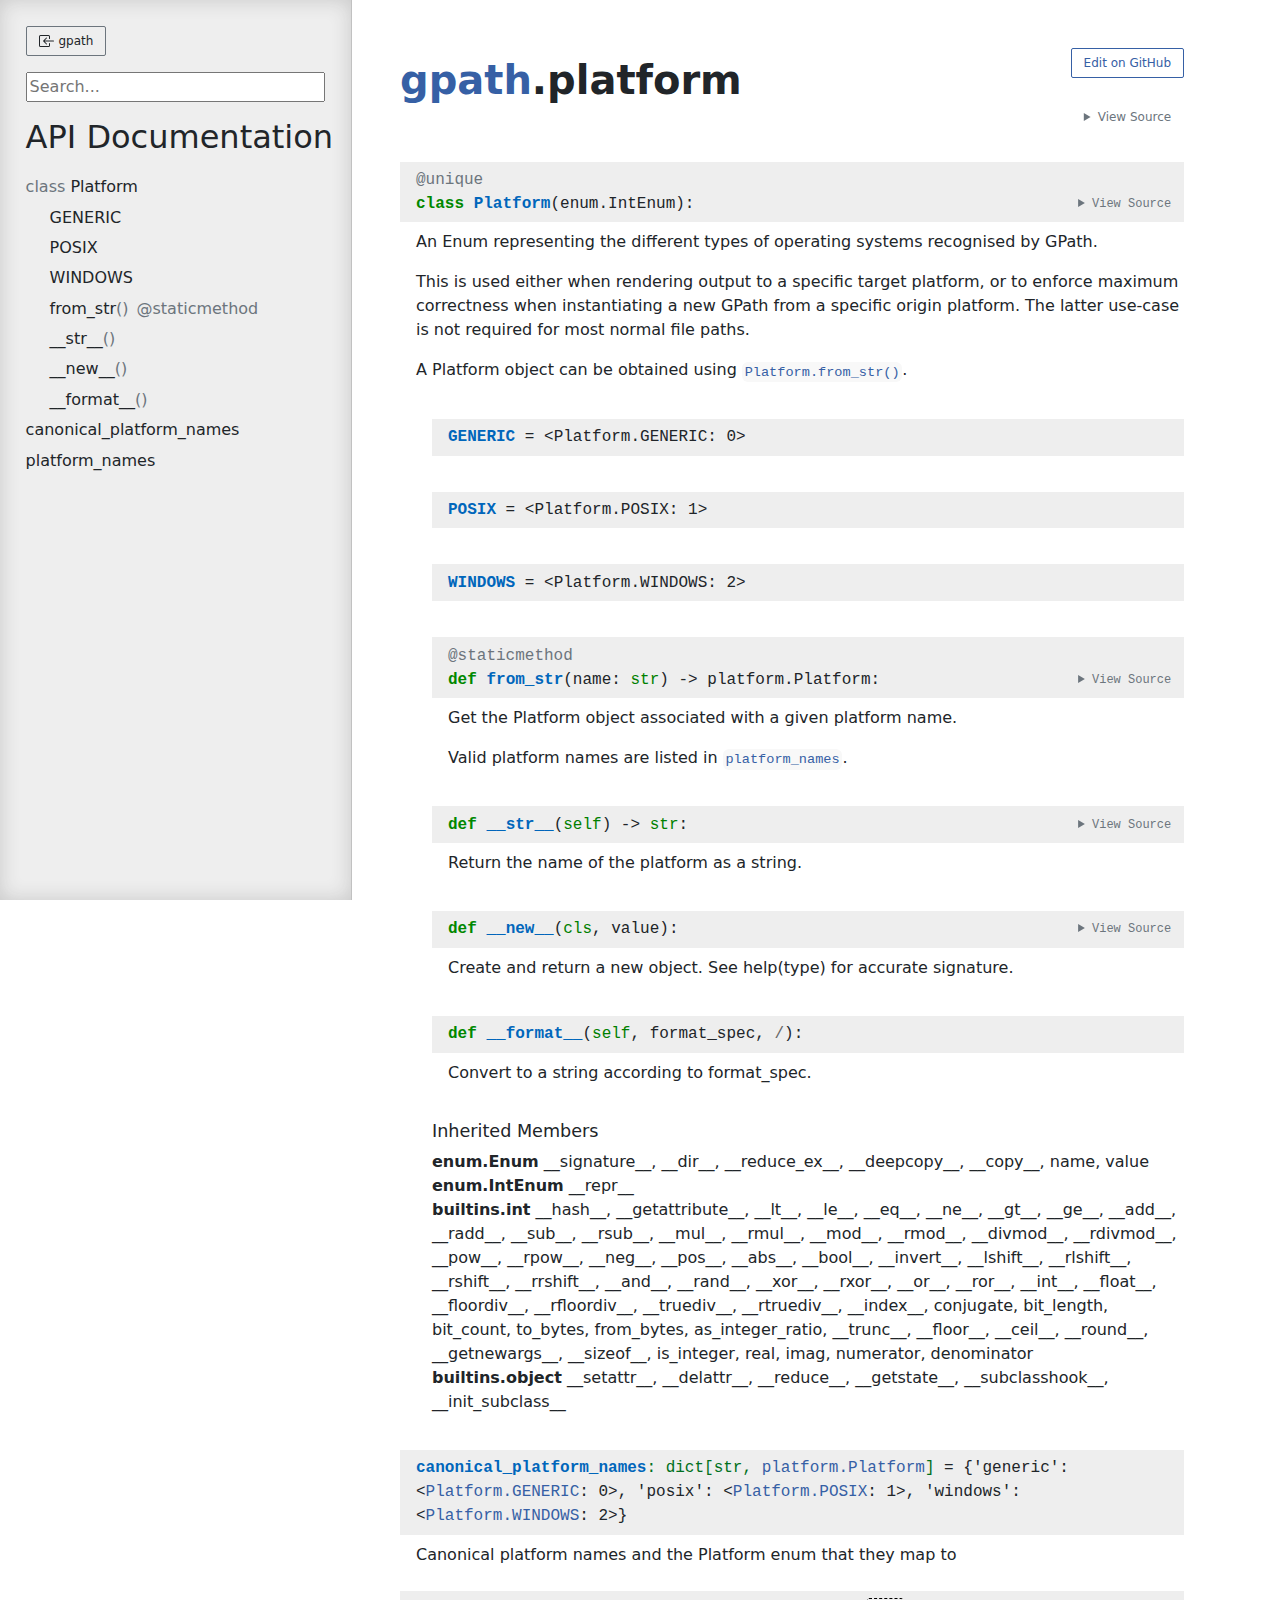
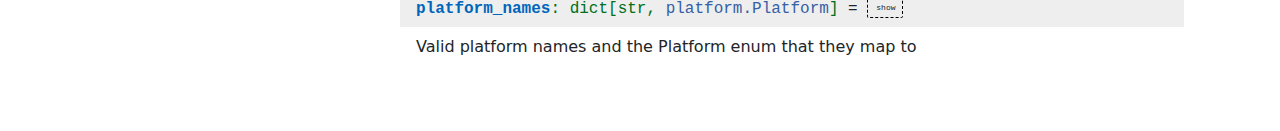
==== commit bf38f027: "Update documentation with updated pdoc" ====
--- a/docs/html/gpath/platform.html
+++ b/docs/html/gpath/platform.html
@@ -161,16 +161,16 @@
 
                         <label class="view-source-button" for="mod-platform-view-source"><span>View Source</span></label>
 
-                        <div class="pdoc-code codehilite"><pre><span></span><span id="L-1"><a href="#L-1"><span class="linenos"> 1</span></a><span class="kn">from</span> <span class="nn">__future__</span> <span class="kn">import</span> <span class="n">annotations</span>
+                        <div class="pdoc-code codehilite"><pre><span></span><span id="L-1"><a href="#L-1"><span class="linenos"> 1</span></a><span class="kn">from</span><span class="w"> </span><span class="nn">__future__</span><span class="w"> </span><span class="kn">import</span> <span class="n">annotations</span>
 </span><span id="L-2"><a href="#L-2"><span class="linenos"> 2</span></a>
-</span><span id="L-3"><a href="#L-3"><span class="linenos"> 3</span></a><span class="kn">from</span> <span class="nn">enum</span> <span class="kn">import</span> <span class="n">IntEnum</span><span class="p">,</span> <span class="n">auto</span><span class="p">,</span> <span class="n">unique</span>
+</span><span id="L-3"><a href="#L-3"><span class="linenos"> 3</span></a><span class="kn">from</span><span class="w"> </span><span class="nn">enum</span><span class="w"> </span><span class="kn">import</span> <span class="n">IntEnum</span><span class="p">,</span> <span class="n">auto</span><span class="p">,</span> <span class="n">unique</span>
 </span><span id="L-4"><a href="#L-4"><span class="linenos"> 4</span></a>
 </span><span id="L-5"><a href="#L-5"><span class="linenos"> 5</span></a>
 </span><span id="L-6"><a href="#L-6"><span class="linenos"> 6</span></a><span class="n">__all__</span> <span class="o">=</span> <span class="p">(</span><span class="s1">&#39;Platform&#39;</span><span class="p">,</span> <span class="s1">&#39;canonical_platform_names&#39;</span><span class="p">,</span> <span class="s1">&#39;platform_names&#39;</span><span class="p">)</span>
 </span><span id="L-7"><a href="#L-7"><span class="linenos"> 7</span></a>
 </span><span id="L-8"><a href="#L-8"><span class="linenos"> 8</span></a>
 </span><span id="L-9"><a href="#L-9"><span class="linenos"> 9</span></a><span class="nd">@unique</span>
-</span><span id="L-10"><a href="#L-10"><span class="linenos">10</span></a><span class="k">class</span> <span class="nc">Platform</span><span class="p">(</span><span class="n">IntEnum</span><span class="p">):</span>
+</span><span id="L-10"><a href="#L-10"><span class="linenos">10</span></a><span class="k">class</span><span class="w"> </span><span class="nc">Platform</span><span class="p">(</span><span class="n">IntEnum</span><span class="p">):</span>
 </span><span id="L-11"><a href="#L-11"><span class="linenos">11</span></a><span class="w">	</span><span class="sd">&quot;&quot;&quot;</span>
 </span><span id="L-12"><a href="#L-12"><span class="linenos">12</span></a><span class="sd">		An Enum representing the different types of operating systems recognised by GPath.</span>
 </span><span id="L-13"><a href="#L-13"><span class="linenos">13</span></a>
@@ -184,7 +184,7 @@
 </span><span id="L-21"><a href="#L-21"><span class="linenos">21</span></a>	<span class="n">WINDOWS</span> <span class="o">=</span> <span class="n">auto</span><span class="p">()</span>
 </span><span id="L-22"><a href="#L-22"><span class="linenos">22</span></a>
 </span><span id="L-23"><a href="#L-23"><span class="linenos">23</span></a>	<span class="nd">@staticmethod</span>
-</span><span id="L-24"><a href="#L-24"><span class="linenos">24</span></a>	<span class="k">def</span> <span class="nf">from_str</span><span class="p">(</span><span class="n">name</span><span class="p">:</span> <span class="nb">str</span><span class="p">)</span> <span class="o">-&gt;</span> <span class="n">Platform</span><span class="p">:</span>
+</span><span id="L-24"><a href="#L-24"><span class="linenos">24</span></a>	<span class="k">def</span><span class="w"> </span><span class="nf">from_str</span><span class="p">(</span><span class="n">name</span><span class="p">:</span> <span class="nb">str</span><span class="p">)</span> <span class="o">-&gt;</span> <span class="n">Platform</span><span class="p">:</span>
 </span><span id="L-25"><a href="#L-25"><span class="linenos">25</span></a><span class="w">		</span><span class="sd">&quot;&quot;&quot;</span>
 </span><span id="L-26"><a href="#L-26"><span class="linenos">26</span></a><span class="sd">			Get the Platform object associated with a given platform name.</span>
 </span><span id="L-27"><a href="#L-27"><span class="linenos">27</span></a>
@@ -192,7 +192,7 @@
 </span><span id="L-29"><a href="#L-29"><span class="linenos">29</span></a><span class="sd">		&quot;&quot;&quot;</span>
 </span><span id="L-30"><a href="#L-30"><span class="linenos">30</span></a>		<span class="k">return</span> <span class="n">platform_names</span><span class="p">[</span><span class="n">name</span><span class="p">]</span>
 </span><span id="L-31"><a href="#L-31"><span class="linenos">31</span></a>
-</span><span id="L-32"><a href="#L-32"><span class="linenos">32</span></a>	<span class="k">def</span> <span class="fm">__str__</span><span class="p">(</span><span class="bp">self</span><span class="p">)</span> <span class="o">-&gt;</span> <span class="nb">str</span><span class="p">:</span>
+</span><span id="L-32"><a href="#L-32"><span class="linenos">32</span></a>	<span class="k">def</span><span class="w"> </span><span class="fm">__str__</span><span class="p">(</span><span class="bp">self</span><span class="p">)</span> <span class="o">-&gt;</span> <span class="nb">str</span><span class="p">:</span>
 </span><span id="L-33"><a href="#L-33"><span class="linenos">33</span></a><span class="w">		</span><span class="sd">&quot;&quot;&quot;</span>
 </span><span id="L-34"><a href="#L-34"><span class="linenos">34</span></a><span class="sd">			Return the name of the platform as a string.</span>
 </span><span id="L-35"><a href="#L-35"><span class="linenos">35</span></a><span class="sd">		&quot;&quot;&quot;</span>
@@ -235,7 +235,7 @@
     </div>
     <a class="headerlink" href="#Platform"></a>
             <div class="pdoc-code codehilite"><pre><span></span><span id="Platform-10"><a href="#Platform-10"><span class="linenos">10</span></a><span class="nd">@unique</span>
-</span><span id="Platform-11"><a href="#Platform-11"><span class="linenos">11</span></a><span class="k">class</span> <span class="nc">Platform</span><span class="p">(</span><span class="n">IntEnum</span><span class="p">):</span>
+</span><span id="Platform-11"><a href="#Platform-11"><span class="linenos">11</span></a><span class="k">class</span><span class="w"> </span><span class="nc">Platform</span><span class="p">(</span><span class="n">IntEnum</span><span class="p">):</span>
 </span><span id="Platform-12"><a href="#Platform-12"><span class="linenos">12</span></a><span class="w">	</span><span class="sd">&quot;&quot;&quot;</span>
 </span><span id="Platform-13"><a href="#Platform-13"><span class="linenos">13</span></a><span class="sd">		An Enum representing the different types of operating systems recognised by GPath.</span>
 </span><span id="Platform-14"><a href="#Platform-14"><span class="linenos">14</span></a>
@@ -249,7 +249,7 @@
 </span><span id="Platform-22"><a href="#Platform-22"><span class="linenos">22</span></a>	<span class="n">WINDOWS</span> <span class="o">=</span> <span class="n">auto</span><span class="p">()</span>
 </span><span id="Platform-23"><a href="#Platform-23"><span class="linenos">23</span></a>
 </span><span id="Platform-24"><a href="#Platform-24"><span class="linenos">24</span></a>	<span class="nd">@staticmethod</span>
-</span><span id="Platform-25"><a href="#Platform-25"><span class="linenos">25</span></a>	<span class="k">def</span> <span class="nf">from_str</span><span class="p">(</span><span class="n">name</span><span class="p">:</span> <span class="nb">str</span><span class="p">)</span> <span class="o">-&gt;</span> <span class="n">Platform</span><span class="p">:</span>
+</span><span id="Platform-25"><a href="#Platform-25"><span class="linenos">25</span></a>	<span class="k">def</span><span class="w"> </span><span class="nf">from_str</span><span class="p">(</span><span class="n">name</span><span class="p">:</span> <span class="nb">str</span><span class="p">)</span> <span class="o">-&gt;</span> <span class="n">Platform</span><span class="p">:</span>
 </span><span id="Platform-26"><a href="#Platform-26"><span class="linenos">26</span></a><span class="w">		</span><span class="sd">&quot;&quot;&quot;</span>
 </span><span id="Platform-27"><a href="#Platform-27"><span class="linenos">27</span></a><span class="sd">			Get the Platform object associated with a given platform name.</span>
 </span><span id="Platform-28"><a href="#Platform-28"><span class="linenos">28</span></a>
@@ -257,7 +257,7 @@
 </span><span id="Platform-30"><a href="#Platform-30"><span class="linenos">30</span></a><span class="sd">		&quot;&quot;&quot;</span>
 </span><span id="Platform-31"><a href="#Platform-31"><span class="linenos">31</span></a>		<span class="k">return</span> <span class="n">platform_names</span><span class="p">[</span><span class="n">name</span><span class="p">]</span>
 </span><span id="Platform-32"><a href="#Platform-32"><span class="linenos">32</span></a>
-</span><span id="Platform-33"><a href="#Platform-33"><span class="linenos">33</span></a>	<span class="k">def</span> <span class="fm">__str__</span><span class="p">(</span><span class="bp">self</span><span class="p">)</span> <span class="o">-&gt;</span> <span class="nb">str</span><span class="p">:</span>
+</span><span id="Platform-33"><a href="#Platform-33"><span class="linenos">33</span></a>	<span class="k">def</span><span class="w"> </span><span class="fm">__str__</span><span class="p">(</span><span class="bp">self</span><span class="p">)</span> <span class="o">-&gt;</span> <span class="nb">str</span><span class="p">:</span>
 </span><span id="Platform-34"><a href="#Platform-34"><span class="linenos">34</span></a><span class="w">		</span><span class="sd">&quot;&quot;&quot;</span>
 </span><span id="Platform-35"><a href="#Platform-35"><span class="linenos">35</span></a><span class="sd">			Return the name of the platform as a string.</span>
 </span><span id="Platform-36"><a href="#Platform-36"><span class="linenos">36</span></a><span class="sd">		&quot;&quot;&quot;</span>
@@ -272,63 +272,6 @@
 
 <p>A Platform object can be obtained using <code><a href="#Platform.from_str">Platform.from_str()</a></code>.</p></div>
 
-		<div class="summary">
-
-			
-
-			
-
-					<h2>Instance variables summary</h2>
-		<dl>
-				<dt><span class="name"><a href="#Platform.GENERIC">GENERIC</a></span>        =
-<span class="default_value">&lt;<a href="#Platform.GENERIC">Platform.GENERIC</a>: 0&gt;</span></dt>
-
-<dd>
-<p></p></dd>
-	<dt><span class="name"><a href="#Platform.POSIX">POSIX</a></span>        =
-<span class="default_value">&lt;<a href="#Platform.POSIX">Platform.POSIX</a>: 1&gt;</span></dt>
-
-<dd>
-<p></p></dd>
-	<dt><span class="name"><a href="#Platform.WINDOWS">WINDOWS</a></span>        =
-<span class="default_value">&lt;<a href="#Platform.WINDOWS">Platform.WINDOWS</a>: 2&gt;</span></dt>
-
-<dd>
-<p></p></dd>
-
-		</dl>
-
-
-					<h2>Static methods summary</h2>
-		<dl>
-				<dt>					<span class="name"><a href="#Platform.from_str">from_str</a></span><span class="signature pdoc-code condensed">(<span class="param"><span class="n">name</span><span class="p">:</span> <span class="nb">str</span></span><span class="return-annotation">) -> <span class="n"><a href="#Platform">platform.Platform</a></span>:</span></span></dt>
-
-<dd>
-<p>Get the Platform object associated with a given platform name.</p></dd>
-
-		</dl>
-
-
-			
-
-					<h2>Instance methods summary</h2>
-		<dl>
-				<dt>					<span class="name"><a href="#Platform.__str__">__str__</a></span><span class="signature pdoc-code condensed">(<span class="param"><span class="bp">self</span></span><span class="return-annotation">) -> <span class="nb">str</span>:</span></span></dt>
-
-<dd>
-<p>Return the name of the platform as a string.</p></dd>
-	<dt>					<span class="name"><a href="#Platform.__new__">__new__</a></span><span class="signature pdoc-code condensed">(<span class="param"><span class="bp">cls</span>, </span><span class="param"><span class="n">value</span></span><span class="return-annotation">):</span></span></dt>
-
-<dd>
-<p>Create and return a new object.  See help(type) for accurate signature.</p></dd>
-	<dt>					<span class="name"><a href="#Platform.__format__">__format__</a></span><span class="signature pdoc-code condensed">(<span class="param"><span class="bp">self</span>, </span><span class="param"><span class="n">format_spec</span>, </span><span class="param"><span class="o">/</span></span><span class="return-annotation">):</span></span></dt>
-
-<dd>
-<p>Default object formatter.</p></dd>
-
-		</dl>
-
-		</div>
 
 
                             <div id="Platform.GENERIC" class="classattr">
@@ -384,7 +327,7 @@
     </div>
     <a class="headerlink" href="#Platform.from_str"></a>
             <div class="pdoc-code codehilite"><pre><span></span><span id="Platform.from_str-24"><a href="#Platform.from_str-24"><span class="linenos">24</span></a>	<span class="nd">@staticmethod</span>
-</span><span id="Platform.from_str-25"><a href="#Platform.from_str-25"><span class="linenos">25</span></a>	<span class="k">def</span> <span class="nf">from_str</span><span class="p">(</span><span class="n">name</span><span class="p">:</span> <span class="nb">str</span><span class="p">)</span> <span class="o">-&gt;</span> <span class="n">Platform</span><span class="p">:</span>
+</span><span id="Platform.from_str-25"><a href="#Platform.from_str-25"><span class="linenos">25</span></a>	<span class="k">def</span><span class="w"> </span><span class="nf">from_str</span><span class="p">(</span><span class="n">name</span><span class="p">:</span> <span class="nb">str</span><span class="p">)</span> <span class="o">-&gt;</span> <span class="n">Platform</span><span class="p">:</span>
 </span><span id="Platform.from_str-26"><a href="#Platform.from_str-26"><span class="linenos">26</span></a><span class="w">		</span><span class="sd">&quot;&quot;&quot;</span>
 </span><span id="Platform.from_str-27"><a href="#Platform.from_str-27"><span class="linenos">27</span></a><span class="sd">			Get the Platform object associated with a given platform name.</span>
 </span><span id="Platform.from_str-28"><a href="#Platform.from_str-28"><span class="linenos">28</span></a>
@@ -414,7 +357,7 @@
 
     </div>
     <a class="headerlink" href="#Platform.__str__"></a>
-            <div class="pdoc-code codehilite"><pre><span></span><span id="Platform.__str__-33"><a href="#Platform.__str__-33"><span class="linenos">33</span></a>	<span class="k">def</span> <span class="fm">__str__</span><span class="p">(</span><span class="bp">self</span><span class="p">)</span> <span class="o">-&gt;</span> <span class="nb">str</span><span class="p">:</span>
+            <div class="pdoc-code codehilite"><pre><span></span><span id="Platform.__str__-33"><a href="#Platform.__str__-33"><span class="linenos">33</span></a>	<span class="k">def</span><span class="w"> </span><span class="fm">__str__</span><span class="p">(</span><span class="bp">self</span><span class="p">)</span> <span class="o">-&gt;</span> <span class="nb">str</span><span class="p">:</span>
 </span><span id="Platform.__str__-34"><a href="#Platform.__str__-34"><span class="linenos">34</span></a><span class="w">		</span><span class="sd">&quot;&quot;&quot;</span>
 </span><span id="Platform.__str__-35"><a href="#Platform.__str__-35"><span class="linenos">35</span></a><span class="sd">			Return the name of the platform as a string.</span>
 </span><span id="Platform.__str__-36"><a href="#Platform.__str__-36"><span class="linenos">36</span></a><span class="sd">		&quot;&quot;&quot;</span>
@@ -440,56 +383,66 @@
 
     </div>
     <a class="headerlink" href="#Platform.__new__"></a>
-            <div class="pdoc-code codehilite"><pre><span></span><span id="Platform.__new__-1097"><a href="#Platform.__new__-1097"><span class="linenos">1097</span></a>    <span class="k">def</span> <span class="fm">__new__</span><span class="p">(</span><span class="bp">cls</span><span class="p">,</span> <span class="n">value</span><span class="p">):</span>
-</span><span id="Platform.__new__-1098"><a href="#Platform.__new__-1098"><span class="linenos">1098</span></a>        <span class="c1"># all enum instances are actually created during class construction</span>
-</span><span id="Platform.__new__-1099"><a href="#Platform.__new__-1099"><span class="linenos">1099</span></a>        <span class="c1"># without calling this method; this method is called by the metaclass&#39;</span>
-</span><span id="Platform.__new__-1100"><a href="#Platform.__new__-1100"><span class="linenos">1100</span></a>        <span class="c1"># __call__ (i.e. Color(3) ), and by pickle</span>
-</span><span id="Platform.__new__-1101"><a href="#Platform.__new__-1101"><span class="linenos">1101</span></a>        <span class="k">if</span> <span class="nb">type</span><span class="p">(</span><span class="n">value</span><span class="p">)</span> <span class="ow">is</span> <span class="bp">cls</span><span class="p">:</span>
-</span><span id="Platform.__new__-1102"><a href="#Platform.__new__-1102"><span class="linenos">1102</span></a>            <span class="c1"># For lookups like Color(Color.RED)</span>
-</span><span id="Platform.__new__-1103"><a href="#Platform.__new__-1103"><span class="linenos">1103</span></a>            <span class="k">return</span> <span class="n">value</span>
-</span><span id="Platform.__new__-1104"><a href="#Platform.__new__-1104"><span class="linenos">1104</span></a>        <span class="c1"># by-value search for a matching enum member</span>
-</span><span id="Platform.__new__-1105"><a href="#Platform.__new__-1105"><span class="linenos">1105</span></a>        <span class="c1"># see if it&#39;s in the reverse mapping (for hashable values)</span>
-</span><span id="Platform.__new__-1106"><a href="#Platform.__new__-1106"><span class="linenos">1106</span></a>        <span class="k">try</span><span class="p">:</span>
-</span><span id="Platform.__new__-1107"><a href="#Platform.__new__-1107"><span class="linenos">1107</span></a>            <span class="k">return</span> <span class="bp">cls</span><span class="o">.</span><span class="n">_value2member_map_</span><span class="p">[</span><span class="n">value</span><span class="p">]</span>
-</span><span id="Platform.__new__-1108"><a href="#Platform.__new__-1108"><span class="linenos">1108</span></a>        <span class="k">except</span> <span class="ne">KeyError</span><span class="p">:</span>
-</span><span id="Platform.__new__-1109"><a href="#Platform.__new__-1109"><span class="linenos">1109</span></a>            <span class="c1"># Not found, no need to do long O(n) search</span>
-</span><span id="Platform.__new__-1110"><a href="#Platform.__new__-1110"><span class="linenos">1110</span></a>            <span class="k">pass</span>
-</span><span id="Platform.__new__-1111"><a href="#Platform.__new__-1111"><span class="linenos">1111</span></a>        <span class="k">except</span> <span class="ne">TypeError</span><span class="p">:</span>
-</span><span id="Platform.__new__-1112"><a href="#Platform.__new__-1112"><span class="linenos">1112</span></a>            <span class="c1"># not there, now do long search -- O(n) behavior</span>
-</span><span id="Platform.__new__-1113"><a href="#Platform.__new__-1113"><span class="linenos">1113</span></a>            <span class="k">for</span> <span class="n">member</span> <span class="ow">in</span> <span class="bp">cls</span><span class="o">.</span><span class="n">_member_map_</span><span class="o">.</span><span class="n">values</span><span class="p">():</span>
-</span><span id="Platform.__new__-1114"><a href="#Platform.__new__-1114"><span class="linenos">1114</span></a>                <span class="k">if</span> <span class="n">member</span><span class="o">.</span><span class="n">_value_</span> <span class="o">==</span> <span class="n">value</span><span class="p">:</span>
-</span><span id="Platform.__new__-1115"><a href="#Platform.__new__-1115"><span class="linenos">1115</span></a>                    <span class="k">return</span> <span class="n">member</span>
-</span><span id="Platform.__new__-1116"><a href="#Platform.__new__-1116"><span class="linenos">1116</span></a>        <span class="c1"># still not found -- try _missing_ hook</span>
-</span><span id="Platform.__new__-1117"><a href="#Platform.__new__-1117"><span class="linenos">1117</span></a>        <span class="k">try</span><span class="p">:</span>
-</span><span id="Platform.__new__-1118"><a href="#Platform.__new__-1118"><span class="linenos">1118</span></a>            <span class="n">exc</span> <span class="o">=</span> <span class="kc">None</span>
-</span><span id="Platform.__new__-1119"><a href="#Platform.__new__-1119"><span class="linenos">1119</span></a>            <span class="n">result</span> <span class="o">=</span> <span class="bp">cls</span><span class="o">.</span><span class="n">_missing_</span><span class="p">(</span><span class="n">value</span><span class="p">)</span>
-</span><span id="Platform.__new__-1120"><a href="#Platform.__new__-1120"><span class="linenos">1120</span></a>        <span class="k">except</span> <span class="ne">Exception</span> <span class="k">as</span> <span class="n">e</span><span class="p">:</span>
-</span><span id="Platform.__new__-1121"><a href="#Platform.__new__-1121"><span class="linenos">1121</span></a>            <span class="n">exc</span> <span class="o">=</span> <span class="n">e</span>
-</span><span id="Platform.__new__-1122"><a href="#Platform.__new__-1122"><span class="linenos">1122</span></a>            <span class="n">result</span> <span class="o">=</span> <span class="kc">None</span>
-</span><span id="Platform.__new__-1123"><a href="#Platform.__new__-1123"><span class="linenos">1123</span></a>        <span class="k">try</span><span class="p">:</span>
-</span><span id="Platform.__new__-1124"><a href="#Platform.__new__-1124"><span class="linenos">1124</span></a>            <span class="k">if</span> <span class="nb">isinstance</span><span class="p">(</span><span class="n">result</span><span class="p">,</span> <span class="bp">cls</span><span class="p">):</span>
-</span><span id="Platform.__new__-1125"><a href="#Platform.__new__-1125"><span class="linenos">1125</span></a>                <span class="k">return</span> <span class="n">result</span>
-</span><span id="Platform.__new__-1126"><a href="#Platform.__new__-1126"><span class="linenos">1126</span></a>            <span class="k">elif</span> <span class="p">(</span>
-</span><span id="Platform.__new__-1127"><a href="#Platform.__new__-1127"><span class="linenos">1127</span></a>                    <span class="n">Flag</span> <span class="ow">is</span> <span class="ow">not</span> <span class="kc">None</span> <span class="ow">and</span> <span class="nb">issubclass</span><span class="p">(</span><span class="bp">cls</span><span class="p">,</span> <span class="n">Flag</span><span class="p">)</span>
-</span><span id="Platform.__new__-1128"><a href="#Platform.__new__-1128"><span class="linenos">1128</span></a>                    <span class="ow">and</span> <span class="bp">cls</span><span class="o">.</span><span class="n">_boundary_</span> <span class="ow">is</span> <span class="n">EJECT</span> <span class="ow">and</span> <span class="nb">isinstance</span><span class="p">(</span><span class="n">result</span><span class="p">,</span> <span class="nb">int</span><span class="p">)</span>
-</span><span id="Platform.__new__-1129"><a href="#Platform.__new__-1129"><span class="linenos">1129</span></a>                <span class="p">):</span>
-</span><span id="Platform.__new__-1130"><a href="#Platform.__new__-1130"><span class="linenos">1130</span></a>                <span class="k">return</span> <span class="n">result</span>
-</span><span id="Platform.__new__-1131"><a href="#Platform.__new__-1131"><span class="linenos">1131</span></a>            <span class="k">else</span><span class="p">:</span>
-</span><span id="Platform.__new__-1132"><a href="#Platform.__new__-1132"><span class="linenos">1132</span></a>                <span class="n">ve_exc</span> <span class="o">=</span> <span class="ne">ValueError</span><span class="p">(</span><span class="s2">&quot;</span><span class="si">%r</span><span class="s2"> is not a valid </span><span class="si">%s</span><span class="s2">&quot;</span> <span class="o">%</span> <span class="p">(</span><span class="n">value</span><span class="p">,</span> <span class="bp">cls</span><span class="o">.</span><span class="vm">__qualname__</span><span class="p">))</span>
-</span><span id="Platform.__new__-1133"><a href="#Platform.__new__-1133"><span class="linenos">1133</span></a>                <span class="k">if</span> <span class="n">result</span> <span class="ow">is</span> <span class="kc">None</span> <span class="ow">and</span> <span class="n">exc</span> <span class="ow">is</span> <span class="kc">None</span><span class="p">:</span>
-</span><span id="Platform.__new__-1134"><a href="#Platform.__new__-1134"><span class="linenos">1134</span></a>                    <span class="k">raise</span> <span class="n">ve_exc</span>
-</span><span id="Platform.__new__-1135"><a href="#Platform.__new__-1135"><span class="linenos">1135</span></a>                <span class="k">elif</span> <span class="n">exc</span> <span class="ow">is</span> <span class="kc">None</span><span class="p">:</span>
-</span><span id="Platform.__new__-1136"><a href="#Platform.__new__-1136"><span class="linenos">1136</span></a>                    <span class="n">exc</span> <span class="o">=</span> <span class="ne">TypeError</span><span class="p">(</span>
-</span><span id="Platform.__new__-1137"><a href="#Platform.__new__-1137"><span class="linenos">1137</span></a>                            <span class="s1">&#39;error in </span><span class="si">%s</span><span class="s1">._missing_: returned </span><span class="si">%r</span><span class="s1"> instead of None or a valid member&#39;</span>
-</span><span id="Platform.__new__-1138"><a href="#Platform.__new__-1138"><span class="linenos">1138</span></a>                            <span class="o">%</span> <span class="p">(</span><span class="bp">cls</span><span class="o">.</span><span class="vm">__name__</span><span class="p">,</span> <span class="n">result</span><span class="p">)</span>
-</span><span id="Platform.__new__-1139"><a href="#Platform.__new__-1139"><span class="linenos">1139</span></a>                            <span class="p">)</span>
-</span><span id="Platform.__new__-1140"><a href="#Platform.__new__-1140"><span class="linenos">1140</span></a>                <span class="k">if</span> <span class="ow">not</span> <span class="nb">isinstance</span><span class="p">(</span><span class="n">exc</span><span class="p">,</span> <span class="ne">ValueError</span><span class="p">):</span>
-</span><span id="Platform.__new__-1141"><a href="#Platform.__new__-1141"><span class="linenos">1141</span></a>                    <span class="n">exc</span><span class="o">.</span><span class="n">__context__</span> <span class="o">=</span> <span class="n">ve_exc</span>
-</span><span id="Platform.__new__-1142"><a href="#Platform.__new__-1142"><span class="linenos">1142</span></a>                <span class="k">raise</span> <span class="n">exc</span>
-</span><span id="Platform.__new__-1143"><a href="#Platform.__new__-1143"><span class="linenos">1143</span></a>        <span class="k">finally</span><span class="p">:</span>
-</span><span id="Platform.__new__-1144"><a href="#Platform.__new__-1144"><span class="linenos">1144</span></a>            <span class="c1"># ensure all variables that could hold an exception are destroyed</span>
-</span><span id="Platform.__new__-1145"><a href="#Platform.__new__-1145"><span class="linenos">1145</span></a>            <span class="n">exc</span> <span class="o">=</span> <span class="kc">None</span>
-</span><span id="Platform.__new__-1146"><a href="#Platform.__new__-1146"><span class="linenos">1146</span></a>            <span class="n">ve_exc</span> <span class="o">=</span> <span class="kc">None</span>
+            <div class="pdoc-code codehilite"><pre><span></span><span id="Platform.__new__-1153"><a href="#Platform.__new__-1153"><span class="linenos">1153</span></a>    <span class="k">def</span><span class="w"> </span><span class="fm">__new__</span><span class="p">(</span><span class="bp">cls</span><span class="p">,</span> <span class="n">value</span><span class="p">):</span>
+</span><span id="Platform.__new__-1154"><a href="#Platform.__new__-1154"><span class="linenos">1154</span></a>        <span class="c1"># all enum instances are actually created during class construction</span>
+</span><span id="Platform.__new__-1155"><a href="#Platform.__new__-1155"><span class="linenos">1155</span></a>        <span class="c1"># without calling this method; this method is called by the metaclass&#39;</span>
+</span><span id="Platform.__new__-1156"><a href="#Platform.__new__-1156"><span class="linenos">1156</span></a>        <span class="c1"># __call__ (i.e. Color(3) ), and by pickle</span>
+</span><span id="Platform.__new__-1157"><a href="#Platform.__new__-1157"><span class="linenos">1157</span></a>        <span class="k">if</span> <span class="nb">type</span><span class="p">(</span><span class="n">value</span><span class="p">)</span> <span class="ow">is</span> <span class="bp">cls</span><span class="p">:</span>
+</span><span id="Platform.__new__-1158"><a href="#Platform.__new__-1158"><span class="linenos">1158</span></a>            <span class="c1"># For lookups like Color(Color.RED)</span>
+</span><span id="Platform.__new__-1159"><a href="#Platform.__new__-1159"><span class="linenos">1159</span></a>            <span class="k">return</span> <span class="n">value</span>
+</span><span id="Platform.__new__-1160"><a href="#Platform.__new__-1160"><span class="linenos">1160</span></a>        <span class="c1"># by-value search for a matching enum member</span>
+</span><span id="Platform.__new__-1161"><a href="#Platform.__new__-1161"><span class="linenos">1161</span></a>        <span class="c1"># see if it&#39;s in the reverse mapping (for hashable values)</span>
+</span><span id="Platform.__new__-1162"><a href="#Platform.__new__-1162"><span class="linenos">1162</span></a>        <span class="k">try</span><span class="p">:</span>
+</span><span id="Platform.__new__-1163"><a href="#Platform.__new__-1163"><span class="linenos">1163</span></a>            <span class="k">return</span> <span class="bp">cls</span><span class="o">.</span><span class="n">_value2member_map_</span><span class="p">[</span><span class="n">value</span><span class="p">]</span>
+</span><span id="Platform.__new__-1164"><a href="#Platform.__new__-1164"><span class="linenos">1164</span></a>        <span class="k">except</span> <span class="ne">KeyError</span><span class="p">:</span>
+</span><span id="Platform.__new__-1165"><a href="#Platform.__new__-1165"><span class="linenos">1165</span></a>            <span class="c1"># Not found, no need to do long O(n) search</span>
+</span><span id="Platform.__new__-1166"><a href="#Platform.__new__-1166"><span class="linenos">1166</span></a>            <span class="k">pass</span>
+</span><span id="Platform.__new__-1167"><a href="#Platform.__new__-1167"><span class="linenos">1167</span></a>        <span class="k">except</span> <span class="ne">TypeError</span><span class="p">:</span>
+</span><span id="Platform.__new__-1168"><a href="#Platform.__new__-1168"><span class="linenos">1168</span></a>            <span class="c1"># not there, now do long search -- O(n) behavior</span>
+</span><span id="Platform.__new__-1169"><a href="#Platform.__new__-1169"><span class="linenos">1169</span></a>            <span class="k">for</span> <span class="n">name</span><span class="p">,</span> <span class="n">unhashable_values</span> <span class="ow">in</span> <span class="bp">cls</span><span class="o">.</span><span class="n">_unhashable_values_map_</span><span class="o">.</span><span class="n">items</span><span class="p">():</span>
+</span><span id="Platform.__new__-1170"><a href="#Platform.__new__-1170"><span class="linenos">1170</span></a>                <span class="k">if</span> <span class="n">value</span> <span class="ow">in</span> <span class="n">unhashable_values</span><span class="p">:</span>
+</span><span id="Platform.__new__-1171"><a href="#Platform.__new__-1171"><span class="linenos">1171</span></a>                    <span class="k">return</span> <span class="bp">cls</span><span class="p">[</span><span class="n">name</span><span class="p">]</span>
+</span><span id="Platform.__new__-1172"><a href="#Platform.__new__-1172"><span class="linenos">1172</span></a>            <span class="k">for</span> <span class="n">name</span><span class="p">,</span> <span class="n">member</span> <span class="ow">in</span> <span class="bp">cls</span><span class="o">.</span><span class="n">_member_map_</span><span class="o">.</span><span class="n">items</span><span class="p">():</span>
+</span><span id="Platform.__new__-1173"><a href="#Platform.__new__-1173"><span class="linenos">1173</span></a>                <span class="k">if</span> <span class="n">value</span> <span class="o">==</span> <span class="n">member</span><span class="o">.</span><span class="n">_value_</span><span class="p">:</span>
+</span><span id="Platform.__new__-1174"><a href="#Platform.__new__-1174"><span class="linenos">1174</span></a>                    <span class="k">return</span> <span class="bp">cls</span><span class="p">[</span><span class="n">name</span><span class="p">]</span>
+</span><span id="Platform.__new__-1175"><a href="#Platform.__new__-1175"><span class="linenos">1175</span></a>        <span class="c1"># still not found -- verify that members exist, in-case somebody got here mistakenly</span>
+</span><span id="Platform.__new__-1176"><a href="#Platform.__new__-1176"><span class="linenos">1176</span></a>        <span class="c1"># (such as via super when trying to override __new__)</span>
+</span><span id="Platform.__new__-1177"><a href="#Platform.__new__-1177"><span class="linenos">1177</span></a>        <span class="k">if</span> <span class="ow">not</span> <span class="bp">cls</span><span class="o">.</span><span class="n">_member_map_</span><span class="p">:</span>
+</span><span id="Platform.__new__-1178"><a href="#Platform.__new__-1178"><span class="linenos">1178</span></a>            <span class="k">if</span> <span class="nb">getattr</span><span class="p">(</span><span class="bp">cls</span><span class="p">,</span> <span class="s1">&#39;_</span><span class="si">%s</span><span class="s1">__in_progress&#39;</span> <span class="o">%</span> <span class="bp">cls</span><span class="o">.</span><span class="vm">__name__</span><span class="p">,</span> <span class="kc">False</span><span class="p">):</span>
+</span><span id="Platform.__new__-1179"><a href="#Platform.__new__-1179"><span class="linenos">1179</span></a>                <span class="k">raise</span> <span class="ne">TypeError</span><span class="p">(</span><span class="s1">&#39;do not use `super().__new__; call the appropriate __new__ directly&#39;</span><span class="p">)</span> <span class="kn">from</span><span class="w"> </span><span class="kc">None</span>
+</span><span id="Platform.__new__-1180"><a href="#Platform.__new__-1180"><span class="linenos">1180</span></a>            <span class="k">raise</span> <span class="ne">TypeError</span><span class="p">(</span><span class="s2">&quot;</span><span class="si">%r</span><span class="s2"> has no members defined&quot;</span> <span class="o">%</span> <span class="bp">cls</span><span class="p">)</span>
+</span><span id="Platform.__new__-1181"><a href="#Platform.__new__-1181"><span class="linenos">1181</span></a>        <span class="c1">#</span>
+</span><span id="Platform.__new__-1182"><a href="#Platform.__new__-1182"><span class="linenos">1182</span></a>        <span class="c1"># still not found -- try _missing_ hook</span>
+</span><span id="Platform.__new__-1183"><a href="#Platform.__new__-1183"><span class="linenos">1183</span></a>        <span class="k">try</span><span class="p">:</span>
+</span><span id="Platform.__new__-1184"><a href="#Platform.__new__-1184"><span class="linenos">1184</span></a>            <span class="n">exc</span> <span class="o">=</span> <span class="kc">None</span>
+</span><span id="Platform.__new__-1185"><a href="#Platform.__new__-1185"><span class="linenos">1185</span></a>            <span class="n">result</span> <span class="o">=</span> <span class="bp">cls</span><span class="o">.</span><span class="n">_missing_</span><span class="p">(</span><span class="n">value</span><span class="p">)</span>
+</span><span id="Platform.__new__-1186"><a href="#Platform.__new__-1186"><span class="linenos">1186</span></a>        <span class="k">except</span> <span class="ne">Exception</span> <span class="k">as</span> <span class="n">e</span><span class="p">:</span>
+</span><span id="Platform.__new__-1187"><a href="#Platform.__new__-1187"><span class="linenos">1187</span></a>            <span class="n">exc</span> <span class="o">=</span> <span class="n">e</span>
+</span><span id="Platform.__new__-1188"><a href="#Platform.__new__-1188"><span class="linenos">1188</span></a>            <span class="n">result</span> <span class="o">=</span> <span class="kc">None</span>
+</span><span id="Platform.__new__-1189"><a href="#Platform.__new__-1189"><span class="linenos">1189</span></a>        <span class="k">try</span><span class="p">:</span>
+</span><span id="Platform.__new__-1190"><a href="#Platform.__new__-1190"><span class="linenos">1190</span></a>            <span class="k">if</span> <span class="nb">isinstance</span><span class="p">(</span><span class="n">result</span><span class="p">,</span> <span class="bp">cls</span><span class="p">):</span>
+</span><span id="Platform.__new__-1191"><a href="#Platform.__new__-1191"><span class="linenos">1191</span></a>                <span class="k">return</span> <span class="n">result</span>
+</span><span id="Platform.__new__-1192"><a href="#Platform.__new__-1192"><span class="linenos">1192</span></a>            <span class="k">elif</span> <span class="p">(</span>
+</span><span id="Platform.__new__-1193"><a href="#Platform.__new__-1193"><span class="linenos">1193</span></a>                    <span class="n">Flag</span> <span class="ow">is</span> <span class="ow">not</span> <span class="kc">None</span> <span class="ow">and</span> <span class="nb">issubclass</span><span class="p">(</span><span class="bp">cls</span><span class="p">,</span> <span class="n">Flag</span><span class="p">)</span>
+</span><span id="Platform.__new__-1194"><a href="#Platform.__new__-1194"><span class="linenos">1194</span></a>                    <span class="ow">and</span> <span class="bp">cls</span><span class="o">.</span><span class="n">_boundary_</span> <span class="ow">is</span> <span class="n">EJECT</span> <span class="ow">and</span> <span class="nb">isinstance</span><span class="p">(</span><span class="n">result</span><span class="p">,</span> <span class="nb">int</span><span class="p">)</span>
+</span><span id="Platform.__new__-1195"><a href="#Platform.__new__-1195"><span class="linenos">1195</span></a>                <span class="p">):</span>
+</span><span id="Platform.__new__-1196"><a href="#Platform.__new__-1196"><span class="linenos">1196</span></a>                <span class="k">return</span> <span class="n">result</span>
+</span><span id="Platform.__new__-1197"><a href="#Platform.__new__-1197"><span class="linenos">1197</span></a>            <span class="k">else</span><span class="p">:</span>
+</span><span id="Platform.__new__-1198"><a href="#Platform.__new__-1198"><span class="linenos">1198</span></a>                <span class="n">ve_exc</span> <span class="o">=</span> <span class="ne">ValueError</span><span class="p">(</span><span class="s2">&quot;</span><span class="si">%r</span><span class="s2"> is not a valid </span><span class="si">%s</span><span class="s2">&quot;</span> <span class="o">%</span> <span class="p">(</span><span class="n">value</span><span class="p">,</span> <span class="bp">cls</span><span class="o">.</span><span class="vm">__qualname__</span><span class="p">))</span>
+</span><span id="Platform.__new__-1199"><a href="#Platform.__new__-1199"><span class="linenos">1199</span></a>                <span class="k">if</span> <span class="n">result</span> <span class="ow">is</span> <span class="kc">None</span> <span class="ow">and</span> <span class="n">exc</span> <span class="ow">is</span> <span class="kc">None</span><span class="p">:</span>
+</span><span id="Platform.__new__-1200"><a href="#Platform.__new__-1200"><span class="linenos">1200</span></a>                    <span class="k">raise</span> <span class="n">ve_exc</span>
+</span><span id="Platform.__new__-1201"><a href="#Platform.__new__-1201"><span class="linenos">1201</span></a>                <span class="k">elif</span> <span class="n">exc</span> <span class="ow">is</span> <span class="kc">None</span><span class="p">:</span>
+</span><span id="Platform.__new__-1202"><a href="#Platform.__new__-1202"><span class="linenos">1202</span></a>                    <span class="n">exc</span> <span class="o">=</span> <span class="ne">TypeError</span><span class="p">(</span>
+</span><span id="Platform.__new__-1203"><a href="#Platform.__new__-1203"><span class="linenos">1203</span></a>                            <span class="s1">&#39;error in </span><span class="si">%s</span><span class="s1">._missing_: returned </span><span class="si">%r</span><span class="s1"> instead of None or a valid member&#39;</span>
+</span><span id="Platform.__new__-1204"><a href="#Platform.__new__-1204"><span class="linenos">1204</span></a>                            <span class="o">%</span> <span class="p">(</span><span class="bp">cls</span><span class="o">.</span><span class="vm">__name__</span><span class="p">,</span> <span class="n">result</span><span class="p">)</span>
+</span><span id="Platform.__new__-1205"><a href="#Platform.__new__-1205"><span class="linenos">1205</span></a>                            <span class="p">)</span>
+</span><span id="Platform.__new__-1206"><a href="#Platform.__new__-1206"><span class="linenos">1206</span></a>                <span class="k">if</span> <span class="ow">not</span> <span class="nb">isinstance</span><span class="p">(</span><span class="n">exc</span><span class="p">,</span> <span class="ne">ValueError</span><span class="p">):</span>
+</span><span id="Platform.__new__-1207"><a href="#Platform.__new__-1207"><span class="linenos">1207</span></a>                    <span class="n">exc</span><span class="o">.</span><span class="n">__context__</span> <span class="o">=</span> <span class="n">ve_exc</span>
+</span><span id="Platform.__new__-1208"><a href="#Platform.__new__-1208"><span class="linenos">1208</span></a>                <span class="k">raise</span> <span class="n">exc</span>
+</span><span id="Platform.__new__-1209"><a href="#Platform.__new__-1209"><span class="linenos">1209</span></a>        <span class="k">finally</span><span class="p">:</span>
+</span><span id="Platform.__new__-1210"><a href="#Platform.__new__-1210"><span class="linenos">1210</span></a>            <span class="c1"># ensure all variables that could hold an exception are destroyed</span>
+</span><span id="Platform.__new__-1211"><a href="#Platform.__new__-1211"><span class="linenos">1211</span></a>            <span class="n">exc</span> <span class="o">=</span> <span class="kc">None</span>
+</span><span id="Platform.__new__-1212"><a href="#Platform.__new__-1212"><span class="linenos">1212</span></a>            <span class="n">ve_exc</span> <span class="o">=</span> <span class="kc">None</span>
 </span></pre></div>
 
 
@@ -511,7 +464,7 @@
     <a class="headerlink" href="#Platform.__format__"></a>
     
     <div class="docstring">
-<p>Default object formatter.</p></div>
+<p>Convert to a string according to format_spec.</p></div>
 
 
 
@@ -520,8 +473,11 @@
                                 <h5>Inherited Members</h5>
                                 <dl>
                                     <div><dt>enum.Enum</dt>
-                                <dd id="Platform.__dir__" class="function">__dir__</dd>
+                                <dd id="Platform.__signature__" class="function">__signature__</dd>
+                <dd id="Platform.__dir__" class="function">__dir__</dd>
                 <dd id="Platform.__reduce_ex__" class="function">__reduce_ex__</dd>
+                <dd id="Platform.__deepcopy__" class="function">__deepcopy__</dd>
+                <dd id="Platform.__copy__" class="function">__copy__</dd>
                 <dd id="Platform.name" class="variable">name</dd>
                 <dd id="Platform.value" class="variable">value</dd>
 
@@ -585,6 +541,7 @@
                 <dd id="Platform.__round__" class="function">__round__</dd>
                 <dd id="Platform.__getnewargs__" class="function">__getnewargs__</dd>
                 <dd id="Platform.__sizeof__" class="function">__sizeof__</dd>
+                <dd id="Platform.is_integer" class="function">is_integer</dd>
                 <dd id="Platform.real" class="variable">real</dd>
                 <dd id="Platform.imag" class="variable">imag</dd>
                 <dd id="Platform.numerator" class="variable">numerator</dd>
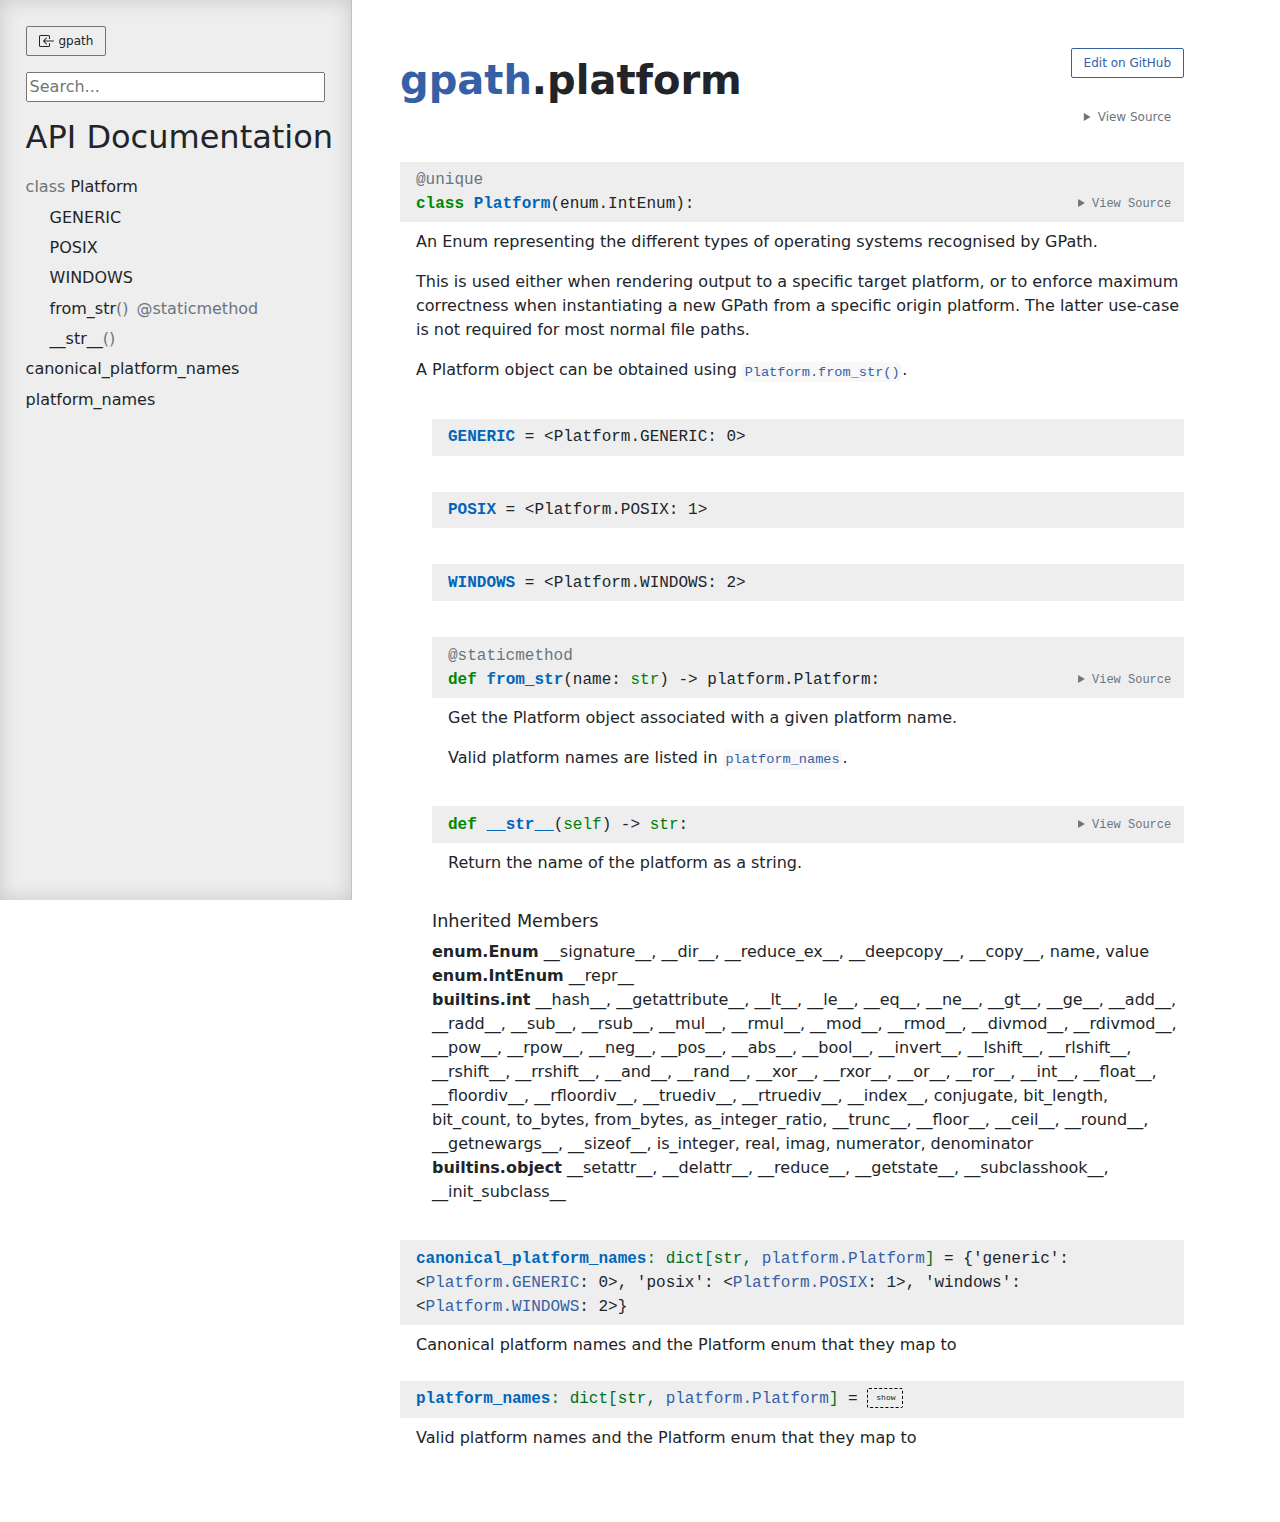
==== commit 664f5f3a: "Remove stray methods from docs for `Platform`" ====
--- a/docs/html/gpath/platform.html
+++ b/docs/html/gpath/platform.html
@@ -124,12 +124,6 @@
             			<li>
             						<a class="function" href="#Platform.__str__">__str__<span class="decorator">()</span></a>
             			</li>
-            			<li>
-            						<a class="function" href="#Platform.__new__">__new__<span class="decorator">()</span></a>
-            			</li>
-            			<li>
-            						<a class="function" href="#Platform.__format__">__format__<span class="decorator">()</span></a>
-            			</li>
             	</ul>
 
 			</li>
@@ -209,14 +203,13 @@
 </span><span id="L-46"><a href="#L-46"><span class="linenos">46</span></a><span class="n">platform_names</span><span class="p">:</span> <span class="nb">dict</span><span class="p">[</span><span class="nb">str</span><span class="p">,</span> <span class="n">Platform</span><span class="p">]</span> <span class="o">=</span> <span class="p">{</span>
 </span><span id="L-47"><a href="#L-47"><span class="linenos">47</span></a>	<span class="o">**</span><span class="n">canonical_platform_names</span><span class="p">,</span>
 </span><span id="L-48"><a href="#L-48"><span class="linenos">48</span></a>	<span class="s1">&#39;&#39;</span><span class="p">:</span> <span class="n">Platform</span><span class="o">.</span><span class="n">GENERIC</span><span class="p">,</span>
-</span><span id="L-49"><a href="#L-49"><span class="linenos">49</span></a>	<span class="s1">&#39;posix&#39;</span><span class="p">:</span> <span class="n">Platform</span><span class="o">.</span><span class="n">POSIX</span><span class="p">,</span>
-</span><span id="L-50"><a href="#L-50"><span class="linenos">50</span></a>	<span class="s1">&#39;linux&#39;</span><span class="p">:</span> <span class="n">Platform</span><span class="o">.</span><span class="n">POSIX</span><span class="p">,</span>
-</span><span id="L-51"><a href="#L-51"><span class="linenos">51</span></a>	<span class="s1">&#39;macos&#39;</span><span class="p">:</span> <span class="n">Platform</span><span class="o">.</span><span class="n">POSIX</span><span class="p">,</span>
-</span><span id="L-52"><a href="#L-52"><span class="linenos">52</span></a><span class="p">}</span>
-</span><span id="L-53"><a href="#L-53"><span class="linenos">53</span></a><span class="sd">&quot;&quot;&quot;Valid platform names and the Platform enum that they map to&quot;&quot;&quot;</span>
+</span><span id="L-49"><a href="#L-49"><span class="linenos">49</span></a>	<span class="s1">&#39;linux&#39;</span><span class="p">:</span> <span class="n">Platform</span><span class="o">.</span><span class="n">POSIX</span><span class="p">,</span>
+</span><span id="L-50"><a href="#L-50"><span class="linenos">50</span></a>	<span class="s1">&#39;macos&#39;</span><span class="p">:</span> <span class="n">Platform</span><span class="o">.</span><span class="n">POSIX</span><span class="p">,</span>
+</span><span id="L-51"><a href="#L-51"><span class="linenos">51</span></a><span class="p">}</span>
+</span><span id="L-52"><a href="#L-52"><span class="linenos">52</span></a><span class="sd">&quot;&quot;&quot;Valid platform names and the Platform enum that they map to&quot;&quot;&quot;</span>
+</span><span id="L-53"><a href="#L-53"><span class="linenos">53</span></a>
 </span><span id="L-54"><a href="#L-54"><span class="linenos">54</span></a>
-</span><span id="L-55"><a href="#L-55"><span class="linenos">55</span></a>
-</span><span id="L-56"><a href="#L-56"><span class="linenos">56</span></a><span class="n">_name_of_platforms</span><span class="p">:</span> <span class="nb">dict</span><span class="p">[</span><span class="n">Platform</span><span class="p">,</span> <span class="nb">str</span><span class="p">]</span> <span class="o">=</span> <span class="p">{</span><span class="n">v</span><span class="p">:</span> <span class="n">k</span> <span class="k">for</span> <span class="n">k</span><span class="p">,</span> <span class="n">v</span> <span class="ow">in</span> <span class="n">canonical_platform_names</span><span class="o">.</span><span class="n">items</span><span class="p">()}</span>
+</span><span id="L-55"><a href="#L-55"><span class="linenos">55</span></a><span class="n">_name_of_platforms</span><span class="p">:</span> <span class="nb">dict</span><span class="p">[</span><span class="n">Platform</span><span class="p">,</span> <span class="nb">str</span><span class="p">]</span> <span class="o">=</span> <span class="p">{</span><span class="n">v</span><span class="p">:</span> <span class="n">k</span> <span class="k">for</span> <span class="n">k</span><span class="p">,</span> <span class="n">v</span> <span class="ow">in</span> <span class="n">canonical_platform_names</span><span class="o">.</span><span class="n">items</span><span class="p">()}</span>
 </span></pre></div>
 
 
@@ -367,104 +360,6 @@
 
     <div class="docstring">
 <p>Return the name of the platform as a string.</p></div>
-
-
-
-                            </div>
-                            <div id="Platform.__new__" class="classattr">
-                                        <input id="Platform.__new__-view-source" class="view-source-toggle-state" type="checkbox" aria-hidden="true" tabindex="-1">
-<div class="attr function">
-            
-        <span class="def">def</span>
-        <span class="name">__new__</span><span class="signature pdoc-code condensed">(<span class="param"><span class="bp">cls</span>, </span><span class="param"><span class="n">value</span></span><span class="return-annotation">):</span></span>
-
-
-                <label class="view-source-button" for="Platform.__new__-view-source"><span>View Source</span></label>
-
-    </div>
-    <a class="headerlink" href="#Platform.__new__"></a>
-            <div class="pdoc-code codehilite"><pre><span></span><span id="Platform.__new__-1153"><a href="#Platform.__new__-1153"><span class="linenos">1153</span></a>    <span class="k">def</span><span class="w"> </span><span class="fm">__new__</span><span class="p">(</span><span class="bp">cls</span><span class="p">,</span> <span class="n">value</span><span class="p">):</span>
-</span><span id="Platform.__new__-1154"><a href="#Platform.__new__-1154"><span class="linenos">1154</span></a>        <span class="c1"># all enum instances are actually created during class construction</span>
-</span><span id="Platform.__new__-1155"><a href="#Platform.__new__-1155"><span class="linenos">1155</span></a>        <span class="c1"># without calling this method; this method is called by the metaclass&#39;</span>
-</span><span id="Platform.__new__-1156"><a href="#Platform.__new__-1156"><span class="linenos">1156</span></a>        <span class="c1"># __call__ (i.e. Color(3) ), and by pickle</span>
-</span><span id="Platform.__new__-1157"><a href="#Platform.__new__-1157"><span class="linenos">1157</span></a>        <span class="k">if</span> <span class="nb">type</span><span class="p">(</span><span class="n">value</span><span class="p">)</span> <span class="ow">is</span> <span class="bp">cls</span><span class="p">:</span>
-</span><span id="Platform.__new__-1158"><a href="#Platform.__new__-1158"><span class="linenos">1158</span></a>            <span class="c1"># For lookups like Color(Color.RED)</span>
-</span><span id="Platform.__new__-1159"><a href="#Platform.__new__-1159"><span class="linenos">1159</span></a>            <span class="k">return</span> <span class="n">value</span>
-</span><span id="Platform.__new__-1160"><a href="#Platform.__new__-1160"><span class="linenos">1160</span></a>        <span class="c1"># by-value search for a matching enum member</span>
-</span><span id="Platform.__new__-1161"><a href="#Platform.__new__-1161"><span class="linenos">1161</span></a>        <span class="c1"># see if it&#39;s in the reverse mapping (for hashable values)</span>
-</span><span id="Platform.__new__-1162"><a href="#Platform.__new__-1162"><span class="linenos">1162</span></a>        <span class="k">try</span><span class="p">:</span>
-</span><span id="Platform.__new__-1163"><a href="#Platform.__new__-1163"><span class="linenos">1163</span></a>            <span class="k">return</span> <span class="bp">cls</span><span class="o">.</span><span class="n">_value2member_map_</span><span class="p">[</span><span class="n">value</span><span class="p">]</span>
-</span><span id="Platform.__new__-1164"><a href="#Platform.__new__-1164"><span class="linenos">1164</span></a>        <span class="k">except</span> <span class="ne">KeyError</span><span class="p">:</span>
-</span><span id="Platform.__new__-1165"><a href="#Platform.__new__-1165"><span class="linenos">1165</span></a>            <span class="c1"># Not found, no need to do long O(n) search</span>
-</span><span id="Platform.__new__-1166"><a href="#Platform.__new__-1166"><span class="linenos">1166</span></a>            <span class="k">pass</span>
-</span><span id="Platform.__new__-1167"><a href="#Platform.__new__-1167"><span class="linenos">1167</span></a>        <span class="k">except</span> <span class="ne">TypeError</span><span class="p">:</span>
-</span><span id="Platform.__new__-1168"><a href="#Platform.__new__-1168"><span class="linenos">1168</span></a>            <span class="c1"># not there, now do long search -- O(n) behavior</span>
-</span><span id="Platform.__new__-1169"><a href="#Platform.__new__-1169"><span class="linenos">1169</span></a>            <span class="k">for</span> <span class="n">name</span><span class="p">,</span> <span class="n">unhashable_values</span> <span class="ow">in</span> <span class="bp">cls</span><span class="o">.</span><span class="n">_unhashable_values_map_</span><span class="o">.</span><span class="n">items</span><span class="p">():</span>
-</span><span id="Platform.__new__-1170"><a href="#Platform.__new__-1170"><span class="linenos">1170</span></a>                <span class="k">if</span> <span class="n">value</span> <span class="ow">in</span> <span class="n">unhashable_values</span><span class="p">:</span>
-</span><span id="Platform.__new__-1171"><a href="#Platform.__new__-1171"><span class="linenos">1171</span></a>                    <span class="k">return</span> <span class="bp">cls</span><span class="p">[</span><span class="n">name</span><span class="p">]</span>
-</span><span id="Platform.__new__-1172"><a href="#Platform.__new__-1172"><span class="linenos">1172</span></a>            <span class="k">for</span> <span class="n">name</span><span class="p">,</span> <span class="n">member</span> <span class="ow">in</span> <span class="bp">cls</span><span class="o">.</span><span class="n">_member_map_</span><span class="o">.</span><span class="n">items</span><span class="p">():</span>
-</span><span id="Platform.__new__-1173"><a href="#Platform.__new__-1173"><span class="linenos">1173</span></a>                <span class="k">if</span> <span class="n">value</span> <span class="o">==</span> <span class="n">member</span><span class="o">.</span><span class="n">_value_</span><span class="p">:</span>
-</span><span id="Platform.__new__-1174"><a href="#Platform.__new__-1174"><span class="linenos">1174</span></a>                    <span class="k">return</span> <span class="bp">cls</span><span class="p">[</span><span class="n">name</span><span class="p">]</span>
-</span><span id="Platform.__new__-1175"><a href="#Platform.__new__-1175"><span class="linenos">1175</span></a>        <span class="c1"># still not found -- verify that members exist, in-case somebody got here mistakenly</span>
-</span><span id="Platform.__new__-1176"><a href="#Platform.__new__-1176"><span class="linenos">1176</span></a>        <span class="c1"># (such as via super when trying to override __new__)</span>
-</span><span id="Platform.__new__-1177"><a href="#Platform.__new__-1177"><span class="linenos">1177</span></a>        <span class="k">if</span> <span class="ow">not</span> <span class="bp">cls</span><span class="o">.</span><span class="n">_member_map_</span><span class="p">:</span>
-</span><span id="Platform.__new__-1178"><a href="#Platform.__new__-1178"><span class="linenos">1178</span></a>            <span class="k">if</span> <span class="nb">getattr</span><span class="p">(</span><span class="bp">cls</span><span class="p">,</span> <span class="s1">&#39;_</span><span class="si">%s</span><span class="s1">__in_progress&#39;</span> <span class="o">%</span> <span class="bp">cls</span><span class="o">.</span><span class="vm">__name__</span><span class="p">,</span> <span class="kc">False</span><span class="p">):</span>
-</span><span id="Platform.__new__-1179"><a href="#Platform.__new__-1179"><span class="linenos">1179</span></a>                <span class="k">raise</span> <span class="ne">TypeError</span><span class="p">(</span><span class="s1">&#39;do not use `super().__new__; call the appropriate __new__ directly&#39;</span><span class="p">)</span> <span class="kn">from</span><span class="w"> </span><span class="kc">None</span>
-</span><span id="Platform.__new__-1180"><a href="#Platform.__new__-1180"><span class="linenos">1180</span></a>            <span class="k">raise</span> <span class="ne">TypeError</span><span class="p">(</span><span class="s2">&quot;</span><span class="si">%r</span><span class="s2"> has no members defined&quot;</span> <span class="o">%</span> <span class="bp">cls</span><span class="p">)</span>
-</span><span id="Platform.__new__-1181"><a href="#Platform.__new__-1181"><span class="linenos">1181</span></a>        <span class="c1">#</span>
-</span><span id="Platform.__new__-1182"><a href="#Platform.__new__-1182"><span class="linenos">1182</span></a>        <span class="c1"># still not found -- try _missing_ hook</span>
-</span><span id="Platform.__new__-1183"><a href="#Platform.__new__-1183"><span class="linenos">1183</span></a>        <span class="k">try</span><span class="p">:</span>
-</span><span id="Platform.__new__-1184"><a href="#Platform.__new__-1184"><span class="linenos">1184</span></a>            <span class="n">exc</span> <span class="o">=</span> <span class="kc">None</span>
-</span><span id="Platform.__new__-1185"><a href="#Platform.__new__-1185"><span class="linenos">1185</span></a>            <span class="n">result</span> <span class="o">=</span> <span class="bp">cls</span><span class="o">.</span><span class="n">_missing_</span><span class="p">(</span><span class="n">value</span><span class="p">)</span>
-</span><span id="Platform.__new__-1186"><a href="#Platform.__new__-1186"><span class="linenos">1186</span></a>        <span class="k">except</span> <span class="ne">Exception</span> <span class="k">as</span> <span class="n">e</span><span class="p">:</span>
-</span><span id="Platform.__new__-1187"><a href="#Platform.__new__-1187"><span class="linenos">1187</span></a>            <span class="n">exc</span> <span class="o">=</span> <span class="n">e</span>
-</span><span id="Platform.__new__-1188"><a href="#Platform.__new__-1188"><span class="linenos">1188</span></a>            <span class="n">result</span> <span class="o">=</span> <span class="kc">None</span>
-</span><span id="Platform.__new__-1189"><a href="#Platform.__new__-1189"><span class="linenos">1189</span></a>        <span class="k">try</span><span class="p">:</span>
-</span><span id="Platform.__new__-1190"><a href="#Platform.__new__-1190"><span class="linenos">1190</span></a>            <span class="k">if</span> <span class="nb">isinstance</span><span class="p">(</span><span class="n">result</span><span class="p">,</span> <span class="bp">cls</span><span class="p">):</span>
-</span><span id="Platform.__new__-1191"><a href="#Platform.__new__-1191"><span class="linenos">1191</span></a>                <span class="k">return</span> <span class="n">result</span>
-</span><span id="Platform.__new__-1192"><a href="#Platform.__new__-1192"><span class="linenos">1192</span></a>            <span class="k">elif</span> <span class="p">(</span>
-</span><span id="Platform.__new__-1193"><a href="#Platform.__new__-1193"><span class="linenos">1193</span></a>                    <span class="n">Flag</span> <span class="ow">is</span> <span class="ow">not</span> <span class="kc">None</span> <span class="ow">and</span> <span class="nb">issubclass</span><span class="p">(</span><span class="bp">cls</span><span class="p">,</span> <span class="n">Flag</span><span class="p">)</span>
-</span><span id="Platform.__new__-1194"><a href="#Platform.__new__-1194"><span class="linenos">1194</span></a>                    <span class="ow">and</span> <span class="bp">cls</span><span class="o">.</span><span class="n">_boundary_</span> <span class="ow">is</span> <span class="n">EJECT</span> <span class="ow">and</span> <span class="nb">isinstance</span><span class="p">(</span><span class="n">result</span><span class="p">,</span> <span class="nb">int</span><span class="p">)</span>
-</span><span id="Platform.__new__-1195"><a href="#Platform.__new__-1195"><span class="linenos">1195</span></a>                <span class="p">):</span>
-</span><span id="Platform.__new__-1196"><a href="#Platform.__new__-1196"><span class="linenos">1196</span></a>                <span class="k">return</span> <span class="n">result</span>
-</span><span id="Platform.__new__-1197"><a href="#Platform.__new__-1197"><span class="linenos">1197</span></a>            <span class="k">else</span><span class="p">:</span>
-</span><span id="Platform.__new__-1198"><a href="#Platform.__new__-1198"><span class="linenos">1198</span></a>                <span class="n">ve_exc</span> <span class="o">=</span> <span class="ne">ValueError</span><span class="p">(</span><span class="s2">&quot;</span><span class="si">%r</span><span class="s2"> is not a valid </span><span class="si">%s</span><span class="s2">&quot;</span> <span class="o">%</span> <span class="p">(</span><span class="n">value</span><span class="p">,</span> <span class="bp">cls</span><span class="o">.</span><span class="vm">__qualname__</span><span class="p">))</span>
-</span><span id="Platform.__new__-1199"><a href="#Platform.__new__-1199"><span class="linenos">1199</span></a>                <span class="k">if</span> <span class="n">result</span> <span class="ow">is</span> <span class="kc">None</span> <span class="ow">and</span> <span class="n">exc</span> <span class="ow">is</span> <span class="kc">None</span><span class="p">:</span>
-</span><span id="Platform.__new__-1200"><a href="#Platform.__new__-1200"><span class="linenos">1200</span></a>                    <span class="k">raise</span> <span class="n">ve_exc</span>
-</span><span id="Platform.__new__-1201"><a href="#Platform.__new__-1201"><span class="linenos">1201</span></a>                <span class="k">elif</span> <span class="n">exc</span> <span class="ow">is</span> <span class="kc">None</span><span class="p">:</span>
-</span><span id="Platform.__new__-1202"><a href="#Platform.__new__-1202"><span class="linenos">1202</span></a>                    <span class="n">exc</span> <span class="o">=</span> <span class="ne">TypeError</span><span class="p">(</span>
-</span><span id="Platform.__new__-1203"><a href="#Platform.__new__-1203"><span class="linenos">1203</span></a>                            <span class="s1">&#39;error in </span><span class="si">%s</span><span class="s1">._missing_: returned </span><span class="si">%r</span><span class="s1"> instead of None or a valid member&#39;</span>
-</span><span id="Platform.__new__-1204"><a href="#Platform.__new__-1204"><span class="linenos">1204</span></a>                            <span class="o">%</span> <span class="p">(</span><span class="bp">cls</span><span class="o">.</span><span class="vm">__name__</span><span class="p">,</span> <span class="n">result</span><span class="p">)</span>
-</span><span id="Platform.__new__-1205"><a href="#Platform.__new__-1205"><span class="linenos">1205</span></a>                            <span class="p">)</span>
-</span><span id="Platform.__new__-1206"><a href="#Platform.__new__-1206"><span class="linenos">1206</span></a>                <span class="k">if</span> <span class="ow">not</span> <span class="nb">isinstance</span><span class="p">(</span><span class="n">exc</span><span class="p">,</span> <span class="ne">ValueError</span><span class="p">):</span>
-</span><span id="Platform.__new__-1207"><a href="#Platform.__new__-1207"><span class="linenos">1207</span></a>                    <span class="n">exc</span><span class="o">.</span><span class="n">__context__</span> <span class="o">=</span> <span class="n">ve_exc</span>
-</span><span id="Platform.__new__-1208"><a href="#Platform.__new__-1208"><span class="linenos">1208</span></a>                <span class="k">raise</span> <span class="n">exc</span>
-</span><span id="Platform.__new__-1209"><a href="#Platform.__new__-1209"><span class="linenos">1209</span></a>        <span class="k">finally</span><span class="p">:</span>
-</span><span id="Platform.__new__-1210"><a href="#Platform.__new__-1210"><span class="linenos">1210</span></a>            <span class="c1"># ensure all variables that could hold an exception are destroyed</span>
-</span><span id="Platform.__new__-1211"><a href="#Platform.__new__-1211"><span class="linenos">1211</span></a>            <span class="n">exc</span> <span class="o">=</span> <span class="kc">None</span>
-</span><span id="Platform.__new__-1212"><a href="#Platform.__new__-1212"><span class="linenos">1212</span></a>            <span class="n">ve_exc</span> <span class="o">=</span> <span class="kc">None</span>
-</span></pre></div>
-
-
-    <div class="docstring">
-<p>Create and return a new object.  See help(type) for accurate signature.</p></div>
-
-
-
-                            </div>
-                            <div id="Platform.__format__" class="classattr">
-                                <div class="attr function">
-            
-        <span class="def">def</span>
-        <span class="name">__format__</span><span class="signature pdoc-code condensed">(<span class="param"><span class="bp">self</span>, </span><span class="param"><span class="n">format_spec</span>, </span><span class="param"><span class="o">/</span></span><span class="return-annotation">):</span></span>
-
-
-        
-    </div>
-    <a class="headerlink" href="#Platform.__format__"></a>
-    
-    <div class="docstring">
-<p>Convert to a string according to format_spec.</p></div>
 
 
 
